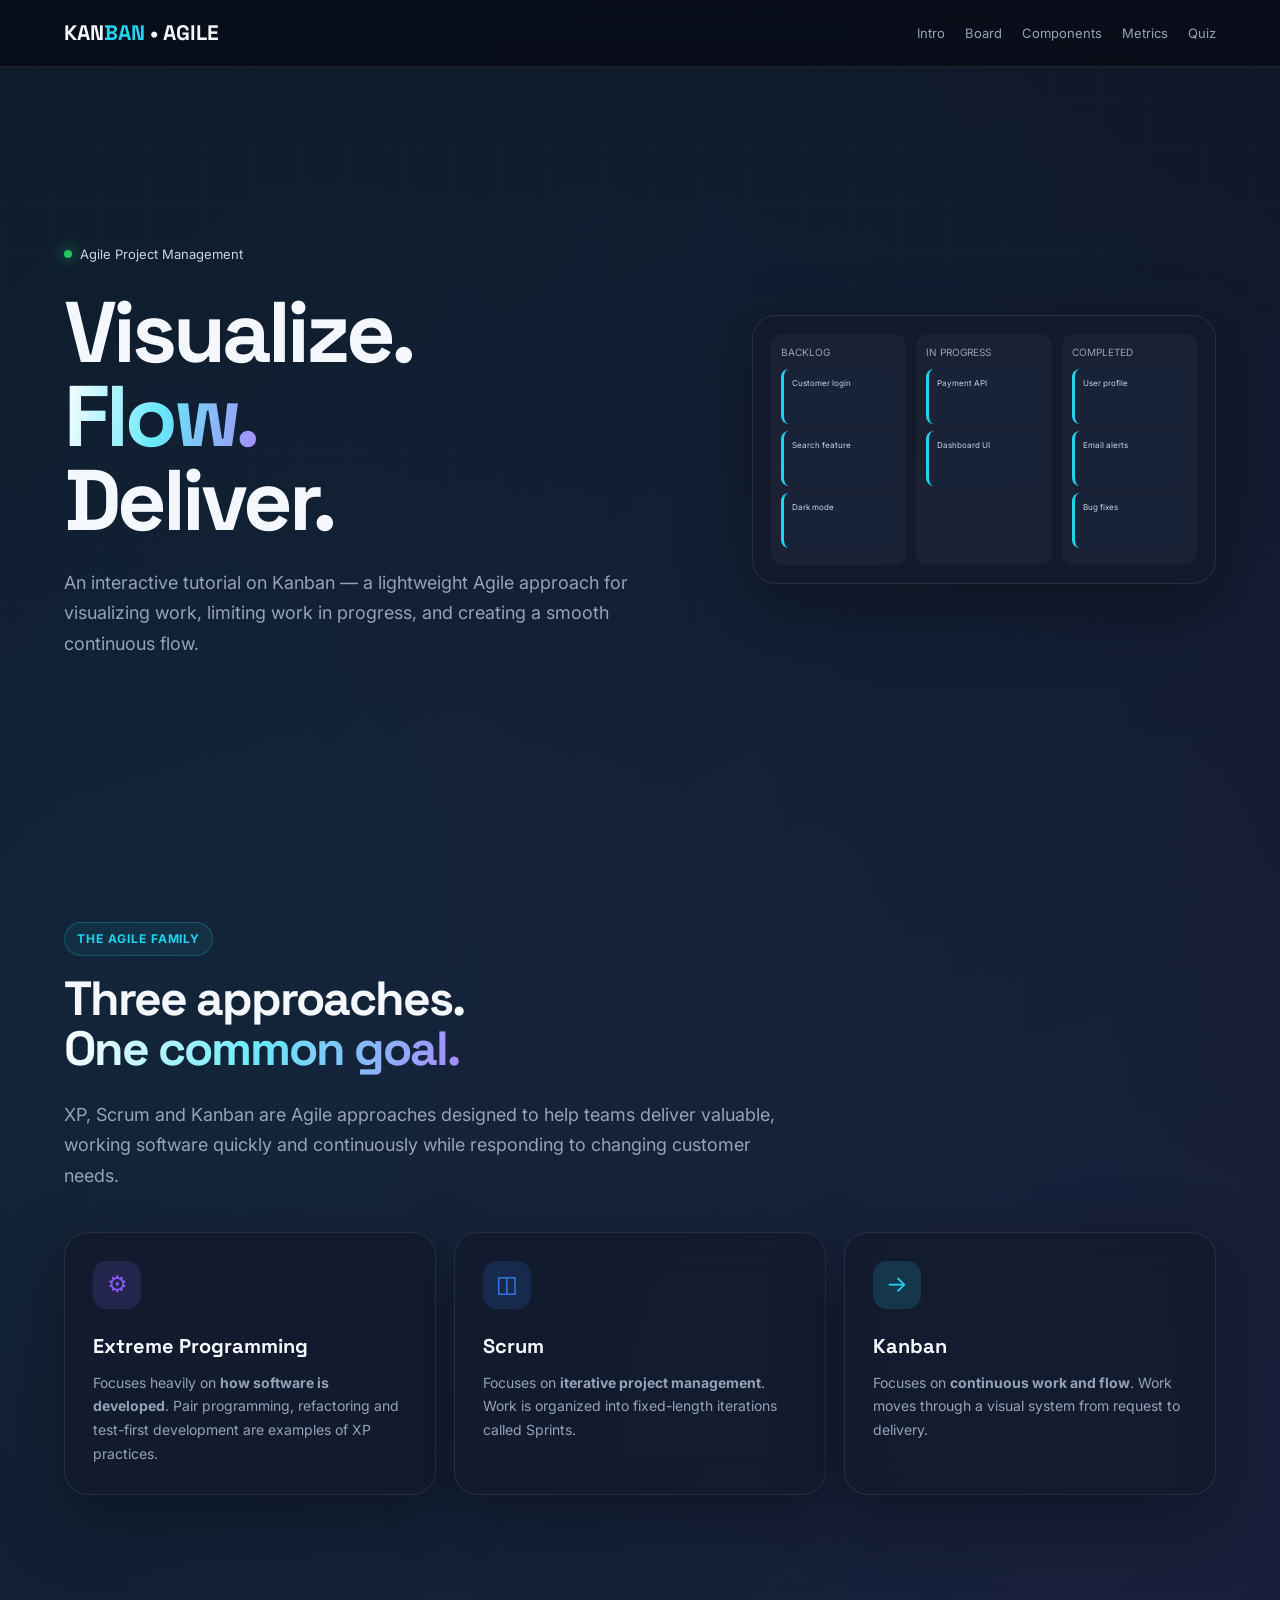
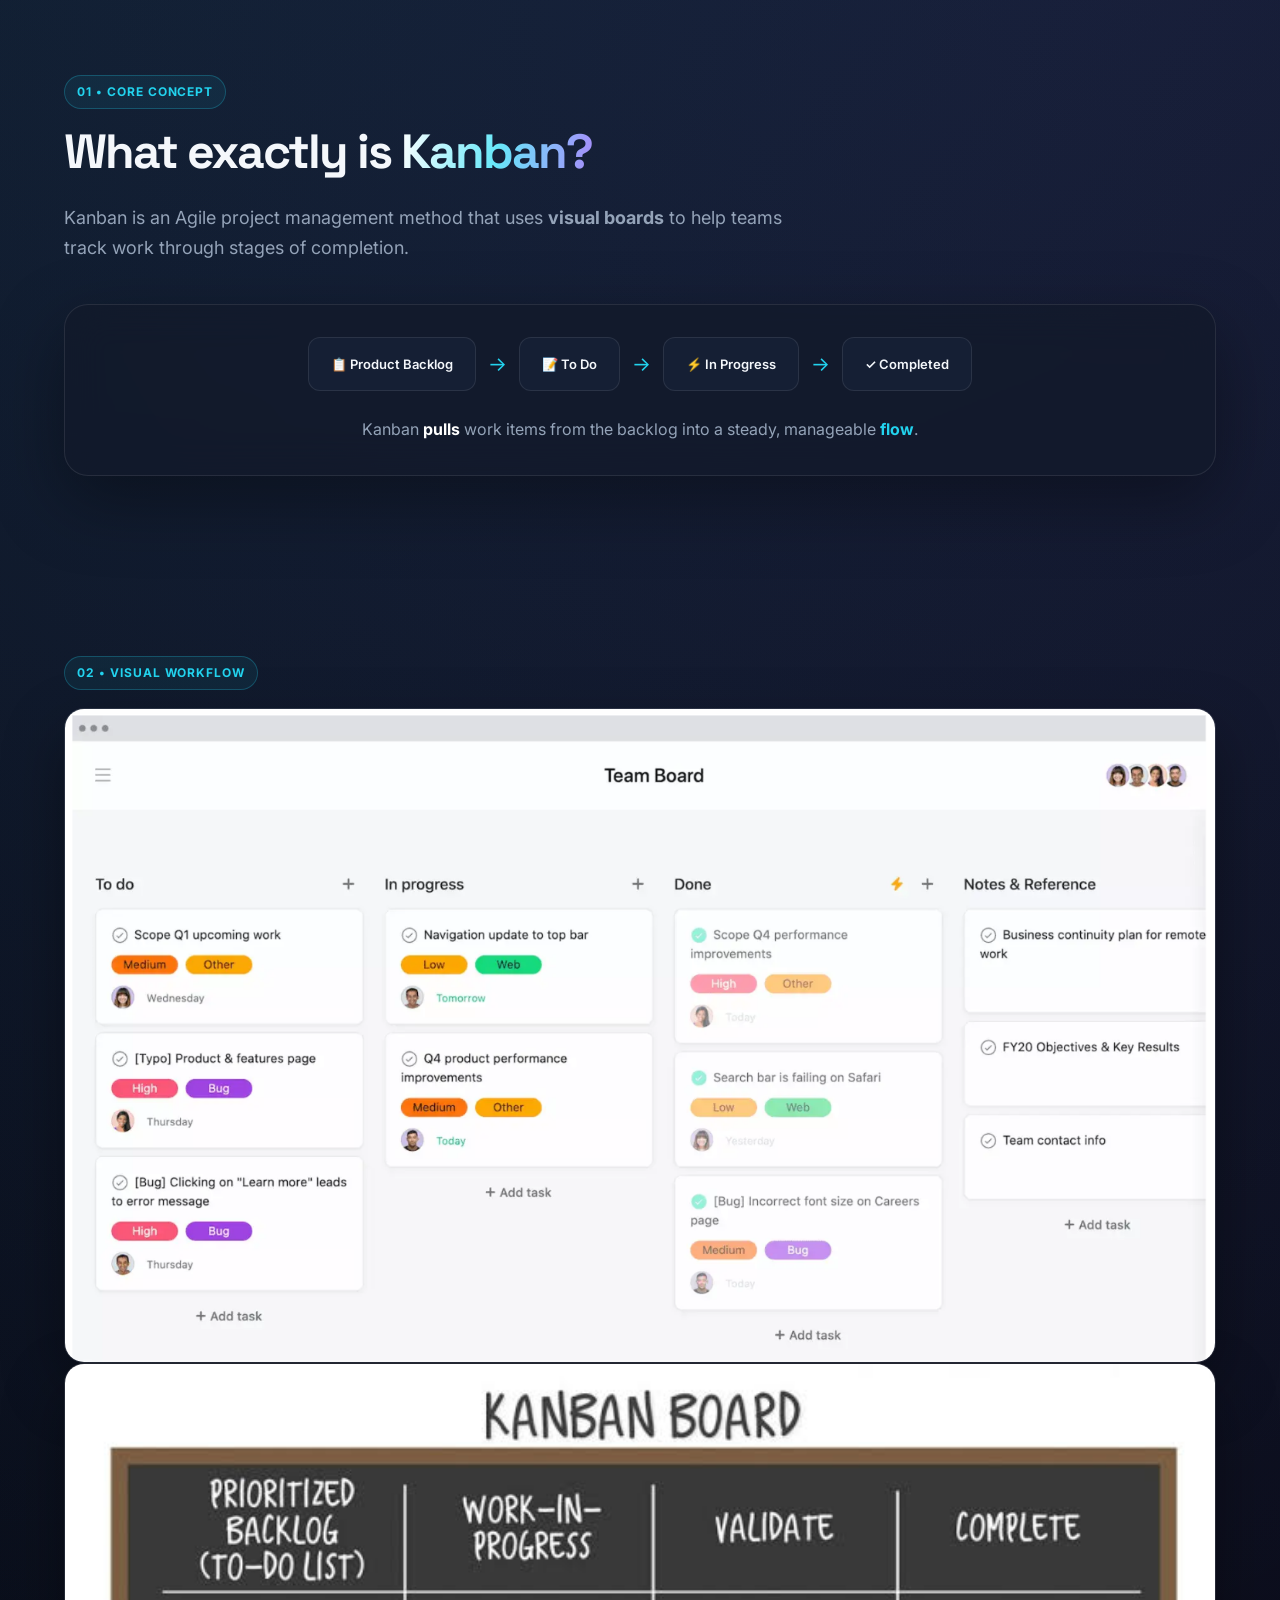
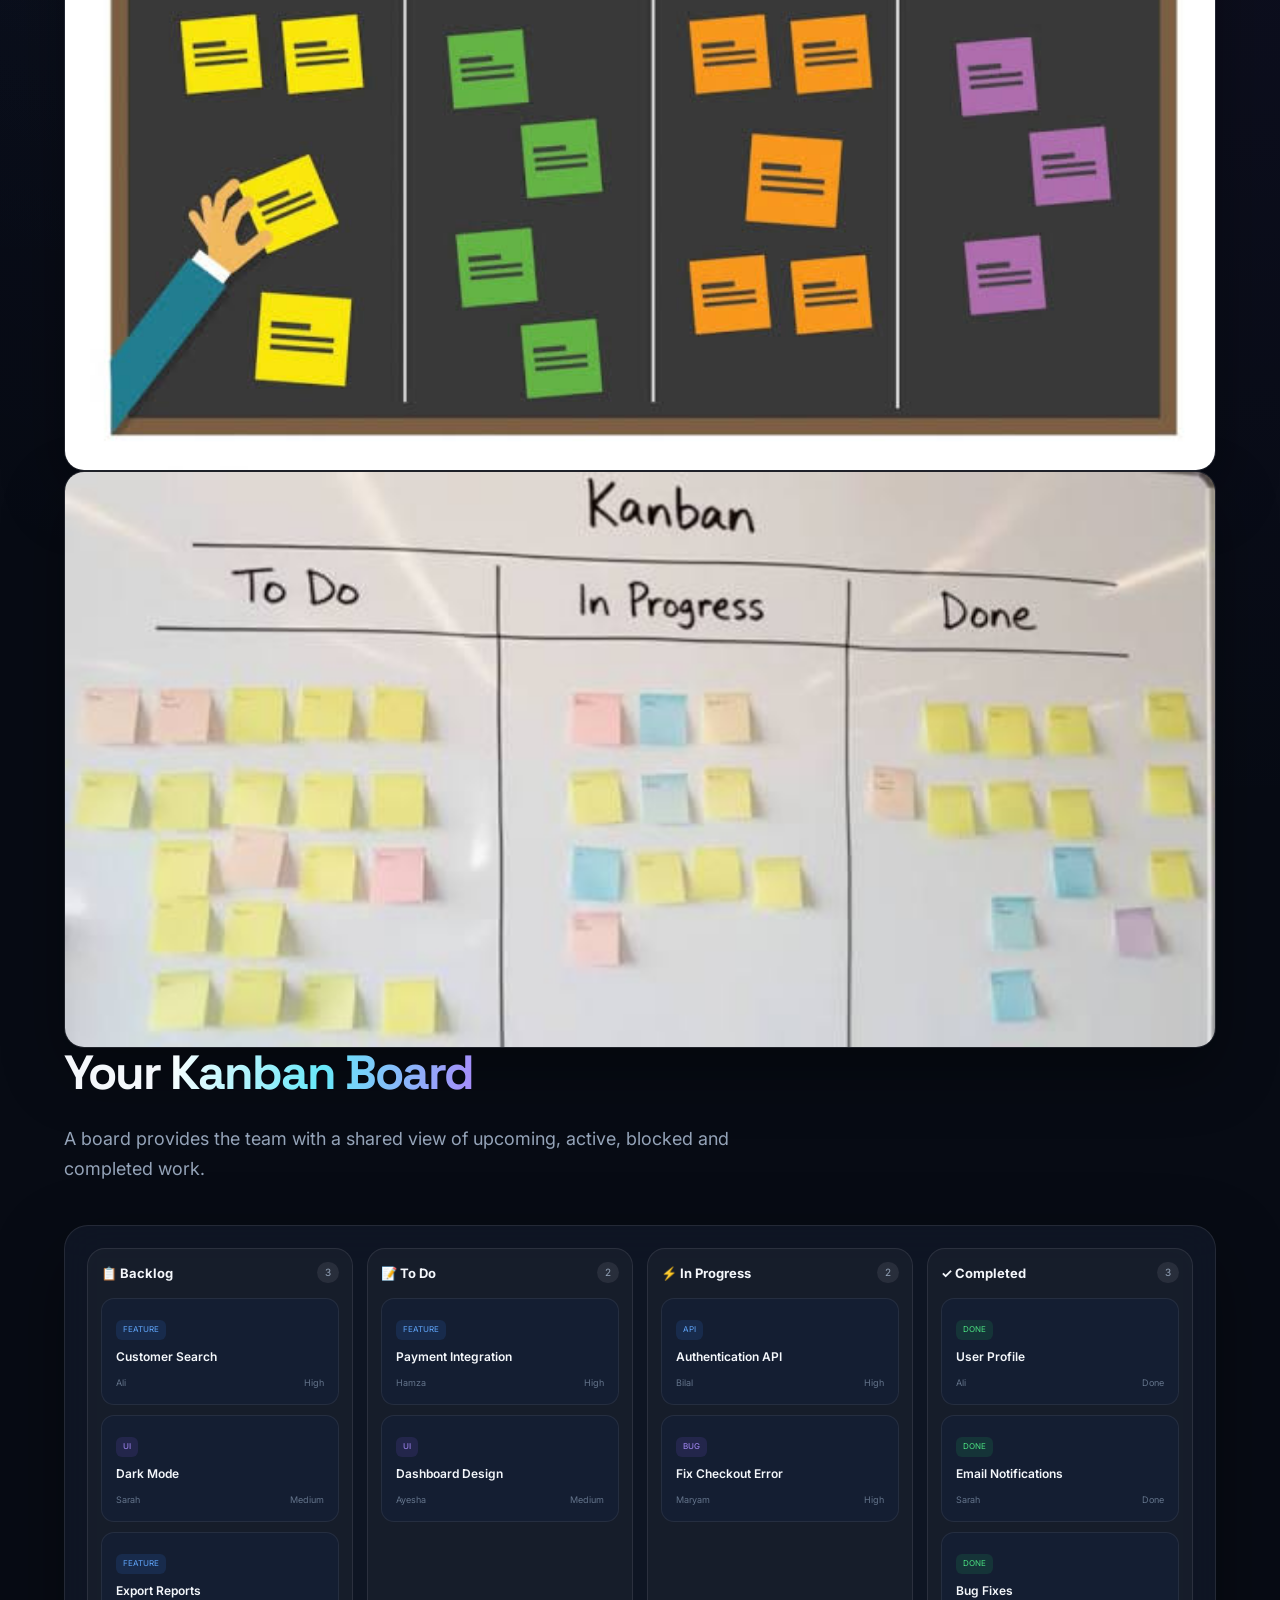
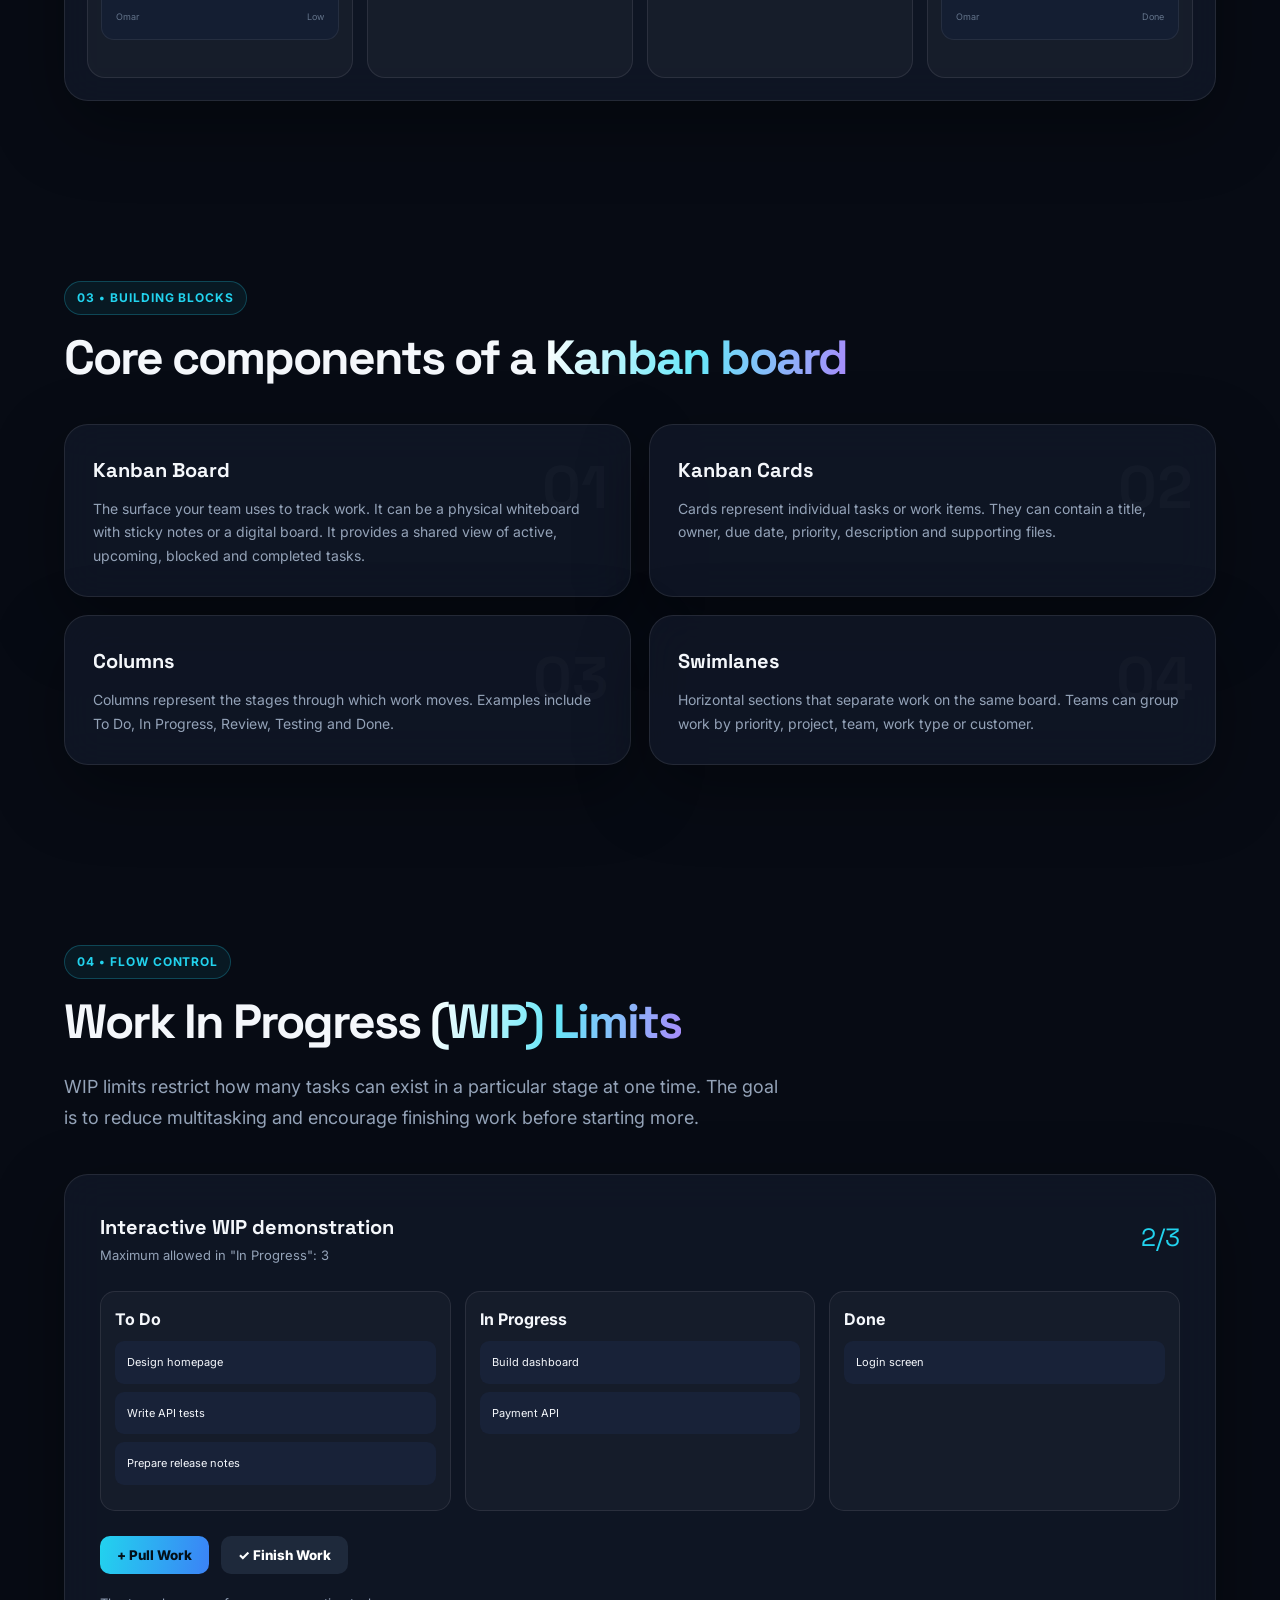
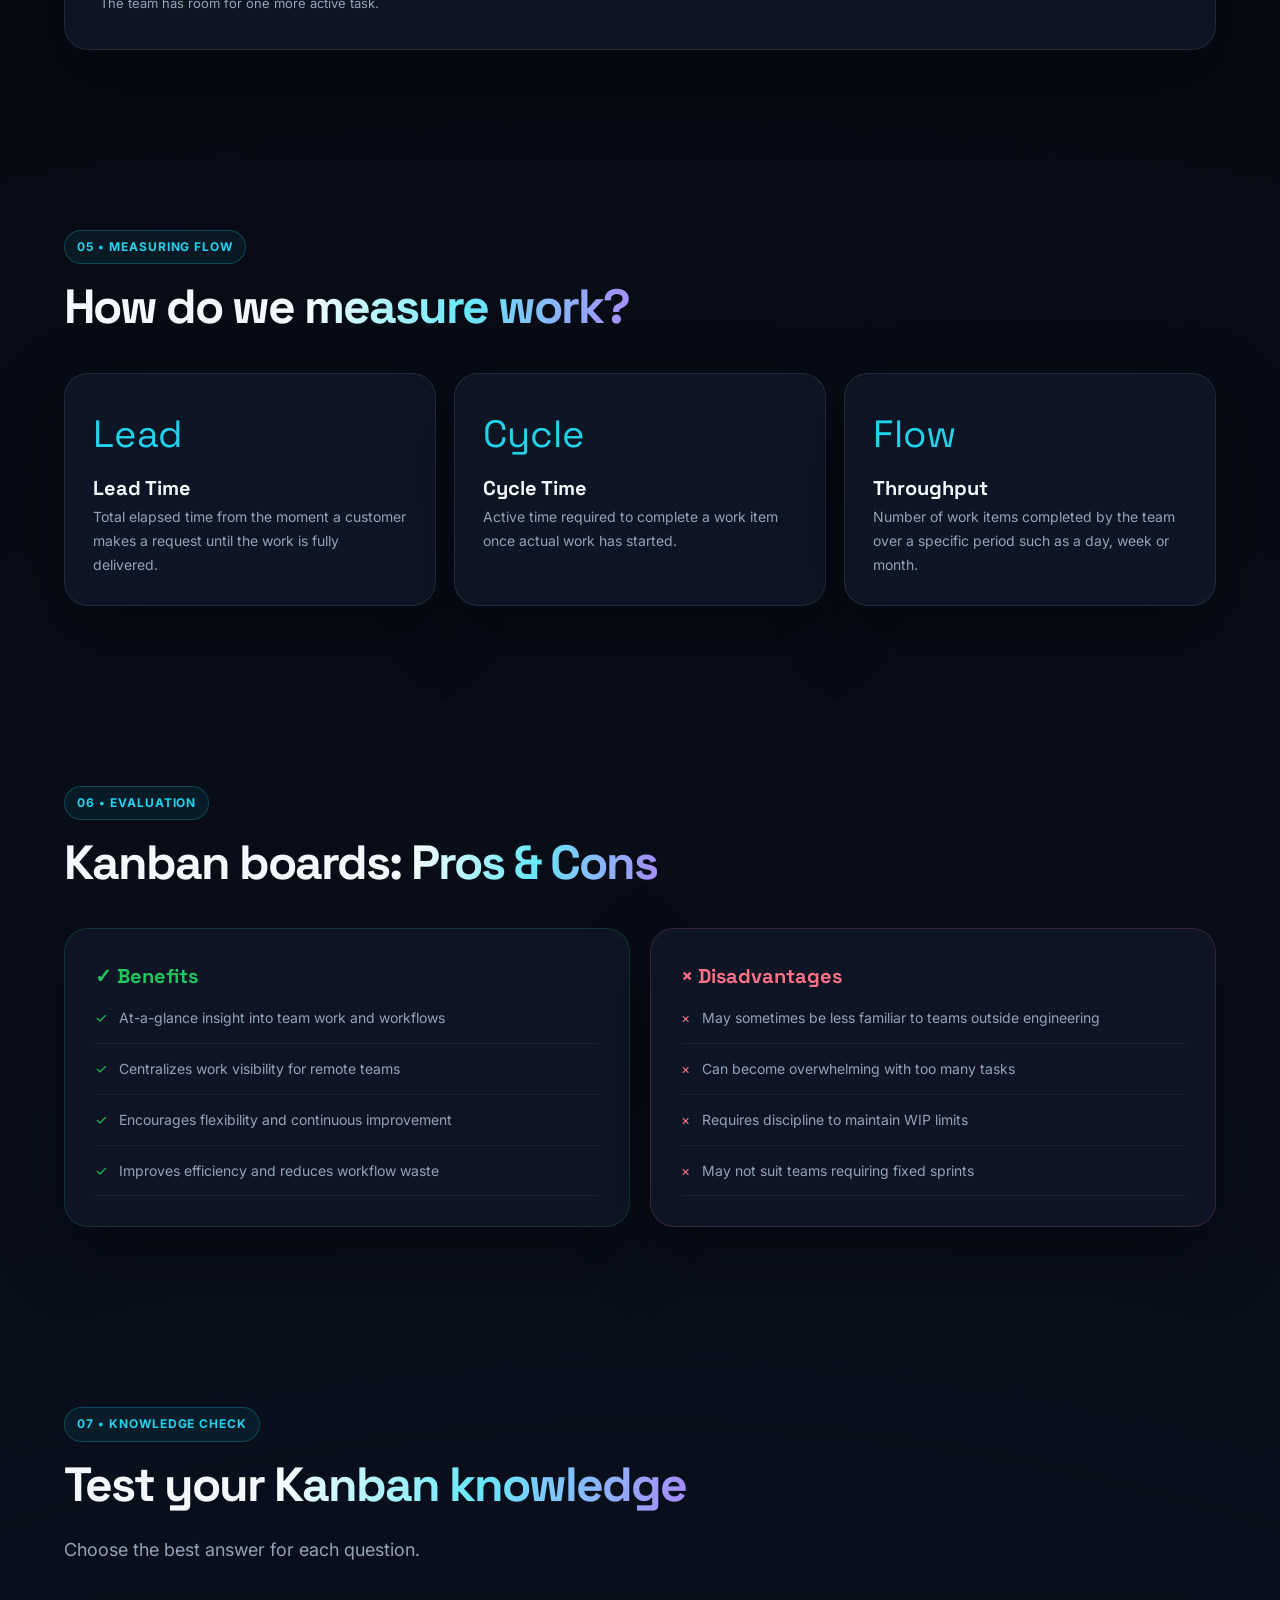
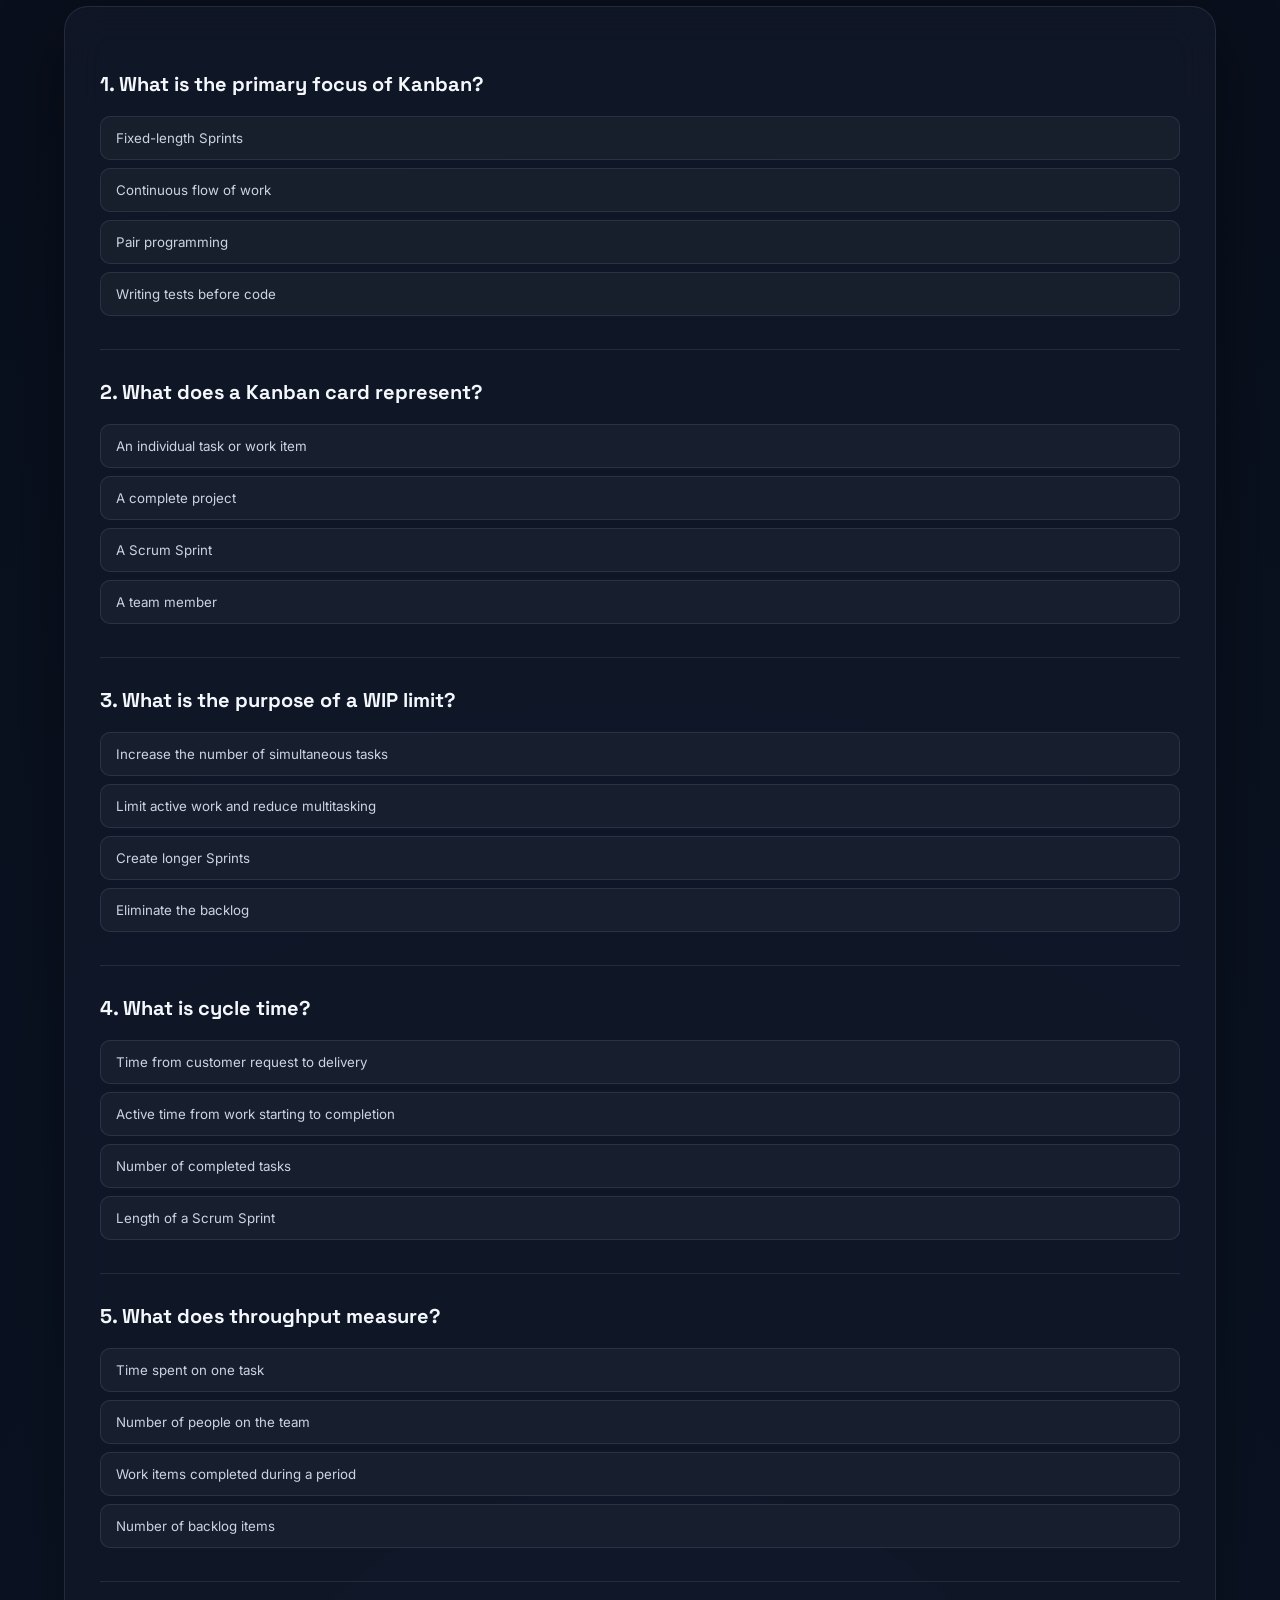
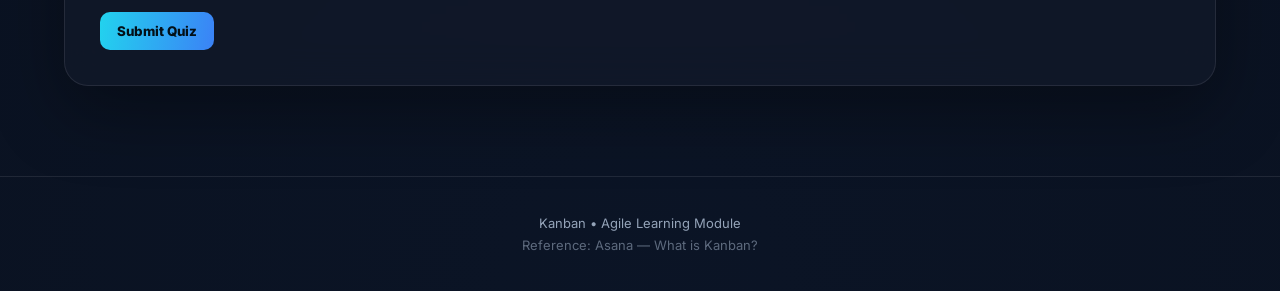
==== Fall26_CS325_Software_Engineering/Lecture_5/index.html @ cb410dee "Lecture 3,4,5" ====
<!DOCTYPE html>
<html lang="en">
<head>
<meta charset="UTF-8">
<meta name="viewport" content="width=device-width, initial-scale=1.0">
<title>Kanban — Interactive Agile Tutorial</title>

<style>
@import url('https://fonts.googleapis.com/css2?family=Inter:wght@400;500;600;700;800&family=Space+Grotesk:wght@500;600;700&display=swap');

:root {
    --bg: #070b14;
    --bg2: #0d1322;
    --card: rgba(18, 25, 42, .72);
    --card-solid: #11192a;
    --border: rgba(255,255,255,.09);
    --text: #f4f7fb;
    --muted: #94a3b8;
    --cyan: #22d3ee;
    --blue: #3b82f6;
    --purple: #8b5cf6;
    --green: #22c55e;
    --yellow: #facc15;
    --red: #fb7185;
    --shadow: 0 25px 70px rgba(0,0,0,.35);
}

* {
    box-sizing: border-box;
    margin: 0;
    padding: 0;
}

html {
    scroll-behavior: smooth;
}

body {
    font-family: Inter, sans-serif;
    background:
        radial-gradient(circle at 10% 10%, rgba(34,211,238,.10), transparent 28%),
        radial-gradient(circle at 90% 15%, rgba(139,92,246,.13), transparent 30%),
        radial-gradient(circle at 50% 100%, rgba(59,130,246,.08), transparent 35%),
        var(--bg);
    color: var(--text);
    line-height: 1.7;
}

body::before {
    content: "";
    position: fixed;
    inset: 0;
    pointer-events: none;
    background-image:
        linear-gradient(rgba(255,255,255,.018) 1px, transparent 1px),
        linear-gradient(90deg, rgba(255,255,255,.018) 1px, transparent 1px);
    background-size: 50px 50px;
    mask-image: linear-gradient(to bottom, black, transparent);
}

/* NAVIGATION */

nav {
    position: sticky;
    top: 0;
    z-index: 100;
    backdrop-filter: blur(18px);
    background: rgba(7,11,20,.72);
    border-bottom: 1px solid var(--border);
}

.nav-inner {
    max-width: 1200px;
    margin: auto;
    padding: 15px 24px;
    display: flex;
    justify-content: space-between;
    align-items: center;
}

.logo {
    font-family: "Space Grotesk";
    font-size: 21px;
    font-weight: 700;
}

.logo span {
    color: var(--cyan);
}

.nav-links {
    display: flex;
    gap: 20px;
}

.nav-links a {
    color: var(--muted);
    text-decoration: none;
    font-size: 13px;
    transition: .2s;
}

.nav-links a:hover {
    color: white;
}

/* GENERAL */

.container {
    max-width: 1200px;
    margin: auto;
    padding: 0 24px;
}

section {
    padding: 90px 0;
}

.eyebrow {
    display: inline-flex;
    padding: 6px 12px;
    border: 1px solid rgba(34,211,238,.25);
    background: rgba(34,211,238,.07);
    border-radius: 100px;
    color: var(--cyan);
    font-size: 12px;
    font-weight: 700;
    letter-spacing: .08em;
    text-transform: uppercase;
    margin-bottom: 18px;
}

h1, h2, h3 {
    font-family: "Space Grotesk", sans-serif;
}

h1 {
    font-size: clamp(45px, 7vw, 86px);
    line-height: .98;
    letter-spacing: -4px;
}

h2 {
    font-size: clamp(30px, 4vw, 48px);
    line-height: 1.05;
    letter-spacing: -2px;
    margin-bottom: 18px;
}

h3 {
    font-size: 20px;
}

.gradient {
    background: linear-gradient(100deg, #fff, #67e8f9, #a78bfa);
    -webkit-background-clip: text;
    color: transparent;
}

.subtitle {
    max-width: 720px;
    color: var(--muted);
    font-size: 18px;
    margin-top: 25px;
}

.card {
    background: var(--card);
    border: 1px solid var(--border);
    border-radius: 24px;
    box-shadow: var(--shadow);
    backdrop-filter: blur(20px);
}

/* HERO */

.hero {
    min-height: 85vh;
    display: flex;
    align-items: center;
    position: relative;
}

.hero-grid {
    display: grid;
    grid-template-columns: 1.15fr .85fr;
    gap: 60px;
    align-items: center;
}

.hero-badge {
    display: inline-flex;
    gap: 8px;
    align-items: center;
    margin-bottom: 25px;
    color: #cbd5e1;
    font-size: 13px;
}

.pulse {
    width: 8px;
    height: 8px;
    background: var(--green);
    border-radius: 50%;
    box-shadow: 0 0 15px var(--green);
}

.hero-board {
    padding: 18px;
    transform: rotate(2deg);
    transition: .5s;
}

.hero-board:hover {
    transform: rotate(0) translateY(-8px);
}

.mini-columns {
    display: grid;
    grid-template-columns: repeat(3, 1fr);
    gap: 10px;
}

.mini-col {
    background: rgba(255,255,255,.035);
    padding: 10px;
    border-radius: 12px;
}

.mini-title {
    font-size: 10px;
    color: var(--muted);
    margin-bottom: 8px;
}

.mini-card {
    height: 55px;
    background: #182238;
    border-radius: 8px;
    margin-bottom: 7px;
    padding: 8px;
    font-size: 8px;
    color: #cbd5e1;
    border-left: 3px solid var(--cyan);
}

/* CONCEPT */

.compare {
    display: grid;
    grid-template-columns: repeat(3, 1fr);
    gap: 18px;
    margin-top: 40px;
}

.compare-card {
    padding: 28px;
    transition: .3s;
}

.compare-card:hover {
    transform: translateY(-7px);
    border-color: rgba(255,255,255,.18);
}

.icon {
    width: 48px;
    height: 48px;
    display: grid;
    place-items: center;
    border-radius: 14px;
    margin-bottom: 20px;
    font-size: 23px;
}

.xp .icon {
    background: rgba(139,92,246,.15);
    color: var(--purple);
}

.scrum .icon {
    background: rgba(59,130,246,.15);
    color: var(--blue);
}

.kanban .icon {
    background: rgba(34,211,238,.15);
    color: var(--cyan);
}

.compare-card p {
    color: var(--muted);
    margin-top: 8px;
    font-size: 14px;
}

/* KANBAN BOARD */

.board-wrapper {
    padding: 22px;
    margin-top: 40px;
    overflow-x: auto;
}

.board {
    min-width: 900px;
    display: grid;
    grid-template-columns: repeat(4, 1fr);
    gap: 14px;
}

.column {
    background: rgba(255,255,255,.035);
    border: 1px solid var(--border);
    border-radius: 18px;
    padding: 13px;
    min-height: 430px;
}

.column-header {
    display: flex;
    justify-content: space-between;
    align-items: center;
    margin-bottom: 14px;
}

.column-name {
    font-size: 13px;
    font-weight: 700;
}

.count {
    background: rgba(255,255,255,.08);
    color: var(--muted);
    border-radius: 20px;
    padding: 2px 8px;
    font-size: 10px;
}

.task {
    background: #141e32;
    border: 1px solid rgba(255,255,255,.07);
    border-radius: 13px;
    padding: 14px;
    margin-bottom: 10px;
    cursor: grab;
    transition: .25s;
}

.task:hover {
    transform: translateY(-3px);
    border-color: rgba(34,211,238,.3);
    box-shadow: 0 10px 30px rgba(0,0,0,.25);
}

.task-title {
    font-size: 12px;
    font-weight: 600;
    margin-bottom: 8px;
}

.task-meta {
    display: flex;
    justify-content: space-between;
    color: #64748b;
    font-size: 9px;
}

.tag {
    display: inline-block;
    padding: 3px 7px;
    border-radius: 6px;
    font-size: 8px;
    margin-bottom: 7px;
}

.tag-blue {
    background: rgba(59,130,246,.13);
    color: #60a5fa;
}

.tag-purple {
    background: rgba(139,92,246,.13);
    color: #a78bfa;
}

.tag-green {
    background: rgba(34,197,94,.13);
    color: #4ade80;
}

/* FLOW */

.flow-box {
    padding: 32px;
    margin-top: 40px;
}

.flow {
    display: flex;
    align-items: center;
    justify-content: center;
    gap: 12px;
    flex-wrap: wrap;
}

.flow-step {
    padding: 15px 22px;
    border-radius: 12px;
    background: #151f34;
    border: 1px solid var(--border);
    font-size: 13px;
    font-weight: 600;
}

.arrow {
    color: var(--cyan);
    font-size: 20px;
}

/* COMPONENTS */

.components {
    display: grid;
    grid-template-columns: repeat(2, 1fr);
    gap: 18px;
    margin-top: 40px;
}

.component {
    padding: 28px;
    position: relative;
    overflow: hidden;
}

.component-number {
    position: absolute;
    right: 22px;
    top: 12px;
    font-size: 60px;
    font-family: "Space Grotesk";
    font-weight: 700;
    color: rgba(255,255,255,.025);
}

.component p {
    color: var(--muted);
    font-size: 14px;
    margin-top: 10px;
}

/* WIP */

.wip-demo {
    padding: 35px;
    margin-top: 40px;
}

.wip-header {
    display: flex;
    justify-content: space-between;
    align-items: center;
    margin-bottom: 25px;
}

.wip-counter {
    font-family: "Space Grotesk";
    color: var(--cyan);
    font-size: 25px;
}

.wip-columns {
    display: grid;
    grid-template-columns: repeat(3, 1fr);
    gap: 14px;
}

.wip-column {
    min-height: 220px;
    background: rgba(255,255,255,.03);
    border: 1px solid var(--border);
    border-radius: 15px;
    padding: 14px;
}

.wip-task {
    background: #182238;
    border-radius: 9px;
    padding: 12px;
    margin-top: 8px;
    font-size: 11px;
}

.wip-column.over {
    border-color: var(--red);
    box-shadow: 0 0 25px rgba(251,113,133,.1);
}

button {
    border: 0;
    cursor: pointer;
    font-family: inherit;
}

.primary-btn {
    background: linear-gradient(100deg, var(--cyan), var(--blue));
    color: #031018;
    padding: 11px 17px;
    border-radius: 10px;
    font-weight: 800;
}

/* METRICS */

.metrics {
    display: grid;
    grid-template-columns: repeat(3, 1fr);
    gap: 18px;
    margin-top: 40px;
}

.metric {
    padding: 28px;
}

.metric-value {
    font-size: 38px;
    font-family: "Space Grotesk";
    color: var(--cyan);
    margin-bottom: 5px;
}

.metric p {
    color: var(--muted);
    font-size: 14px;
}

/* PROS CONS */

.pros-cons {
    display: grid;
    grid-template-columns: 1fr 1fr;
    gap: 20px;
    margin-top: 40px;
}

.pros, .cons {
    padding: 30px;
}

.pros {
    border-color: rgba(34,197,94,.18);
}

.cons {
    border-color: rgba(251,113,133,.18);
}

.list-item {
    display: flex;
    gap: 12px;
    padding: 13px 0;
    border-bottom: 1px solid rgba(255,255,255,.05);
    font-size: 14px;
    color: var(--muted);
}

.check {
    color: var(--green);
}

.cross {
    color: var(--red);
}

/* QUIZ */

.quiz {
    padding: 35px;
    margin-top: 40px;
}

.question {
    padding: 25px 0;
    border-bottom: 1px solid var(--border);
}

.question h3 {
    margin-bottom: 15px;
}

.option {
    display: block;
    width: 100%;
    text-align: left;
    background: rgba(255,255,255,.035);
    border: 1px solid var(--border);
    color: #cbd5e1;
    padding: 13px 15px;
    border-radius: 10px;
    margin: 8px 0;
    transition: .2s;
}

.option:hover {
    border-color: var(--cyan);
    background: rgba(34,211,238,.06);
}

.option.correct {
    border-color: var(--green);
    background: rgba(34,197,94,.12);
    color: #86efac;
}

.option.wrong {
    border-color: var(--red);
    background: rgba(251,113,133,.10);
    color: #fda4af;
}

.quiz-result {
    text-align: center;
    padding: 30px;
    display: none;
}

.score {
    font-size: 60px;
    font-family: "Space Grotesk";
    color: var(--cyan);
}

footer {
    border-top: 1px solid var(--border);
    padding: 35px 0;
    color: var(--muted);
    text-align: center;
    font-size: 13px;
}

/* RESPONSIVE */

@media(max-width: 800px) {
    .hero-grid,
    .compare,
    .components,
    .metrics,
    .pros-cons {
        grid-template-columns: 1fr;
    }

    .nav-links {
        display: none;
    }

    section {
        padding: 65px 0;
    }

    h1 {
        letter-spacing: -2px;
    }

    .wip-columns {
        grid-template-columns: 1fr;
    }
}

.image-card {
    overflow: hidden;
    border-radius: 20px;
    border: 1px solid rgba(255,255,255,.1);
    box-shadow: 0 25px 60px rgba(0,0,0,.35);
}

.image-card img {
    display: block;
    width: 100%;
    height: auto;
}
</style>
</head>

<body>

<!-- NAVIGATION -->
<nav>
    <div class="nav-inner">
        <div class="logo">KAN<span>BAN</span> • AGILE</div>

        <div class="nav-links">
            <a href="#intro">Intro</a>
            <a href="#board">Board</a>
            <a href="#components">Components</a>
            <a href="#metrics">Metrics</a>
            <a href="#quiz">Quiz</a>
        </div>
    </div>
</nav>


<!-- HERO -->
<section class="hero" id="intro">
<div class="container">

    <div class="hero-grid">

        <div>
            <div class="hero-badge">
                <span class="pulse"></span>
                Agile Project Management
            </div>

            <h1>
                Visualize.<br>
                <span class="gradient">Flow.</span><br>
                Deliver.
            </h1>

            <p class="subtitle">
                An interactive tutorial on Kanban — a lightweight Agile
                approach for visualizing work, limiting work in progress,
                and creating a smooth continuous flow.
            </p>
        </div>

        <div class="card hero-board">
            <div class="mini-columns">

                <div class="mini-col">
                    <div class="mini-title">BACKLOG</div>
                    <div class="mini-card">Customer login</div>
                    <div class="mini-card">Search feature</div>
                    <div class="mini-card">Dark mode</div>
                </div>

                <div class="mini-col">
                    <div class="mini-title">IN PROGRESS</div>
                    <div class="mini-card">Payment API</div>
                    <div class="mini-card">Dashboard UI</div>
                </div>

                <div class="mini-col">
                    <div class="mini-title">COMPLETED</div>
                    <div class="mini-card">User profile</div>
                    <div class="mini-card">Email alerts</div>
                    <div class="mini-card">Bug fixes</div>
                </div>

            </div>
        </div>

    </div>

</div>
</section>


<!-- XP VS SCRUM VS KANBAN -->
<section>
<div class="container">

    <div class="eyebrow">The Agile Family</div>

    <h2>Three approaches.<br><span class="gradient">One common goal.</span></h2>

    <p class="subtitle">
        XP, Scrum and Kanban are Agile approaches designed to help teams
        deliver valuable, working software quickly and continuously while
        responding to changing customer needs.
    </p>

    <div class="compare">

        <div class="card compare-card xp">
            <div class="icon">⚙</div>
            <h3>Extreme Programming</h3>
            <p>
                Focuses heavily on <strong>how software is developed</strong>.
                Pair programming, refactoring and test-first development
                are examples of XP practices.
            </p>
        </div>

        <div class="card compare-card scrum">
            <div class="icon">◫</div>
            <h3>Scrum</h3>
            <p>
                Focuses on <strong>iterative project management</strong>.
                Work is organized into fixed-length iterations called
                Sprints.
            </p>
        </div>

        <div class="card compare-card kanban">
            <div class="icon">→</div>
            <h3>Kanban</h3>
            <p>
                Focuses on <strong>continuous work and flow</strong>.
                Work moves through a visual system from request to delivery.
            </p>
        </div>

    </div>

</div>
</section>


<!-- WHAT IS KANBAN -->
<section>
<div class="container">

    <div class="eyebrow">01 • Core Concept</div>

    <h2>What exactly is <span class="gradient">Kanban?</span></h2>

    <p class="subtitle">
        Kanban is an Agile project management method that uses
        <strong>visual boards</strong> to help teams track work through
        stages of completion.
    </p>

    <div class="card flow-box">

        <div class="flow">

            <div class="flow-step">📋 Product Backlog</div>
            <div class="arrow">→</div>

            <div class="flow-step">📝 To Do</div>
            <div class="arrow">→</div>

            <div class="flow-step">⚡ In Progress</div>
            <div class="arrow">→</div>

            <div class="flow-step">✓ Completed</div>

        </div>

        <p style="text-align:center;color:var(--muted);margin-top:25px;">
            Kanban <strong style="color:white;">pulls</strong> work items
            from the backlog into a steady, manageable
            <strong style="color:var(--cyan);">flow</strong>.
        </p>

    </div>

</div>
</section>


<!-- INTERACTIVE BOARD -->
<section id="board">
<div class="container">

    <div class="eyebrow">02 • Visual Workflow</div>


<div class="image-card">
    <img src="kanbanboard_2.png" alt="Kanban board">
</div>
<div class="image-card">
    <img src="kanbanboard_3.jpg" alt="Kanban board">
</div>
<div class="image-card">
    <img src="kanbanboard_4.jpg" alt="Kanban board">
</div>


    <h2>Your <span class="gradient">Kanban Board</span></h2>

    <p class="subtitle">
        A board provides the team with a shared view of upcoming,
        active, blocked and completed work.
    </p>

    <div class="card board-wrapper">

        <div class="board">

            <div class="column">
                <div class="column-header">
                    <span class="column-name">📋 Backlog</span>
                    <span class="count">3</span>
                </div>

                <div class="task">
                    <span class="tag tag-blue">FEATURE</span>
                    <div class="task-title">Customer Search</div>
                    <div class="task-meta">
                        <span>Ali</span><span>High</span>
                    </div>
                </div>

                <div class="task">
                    <span class="tag tag-purple">UI</span>
                    <div class="task-title">Dark Mode</div>
                    <div class="task-meta">
                        <span>Sarah</span><span>Medium</span>
                    </div>
                </div>

                <div class="task">
                    <span class="tag tag-blue">FEATURE</span>
                    <div class="task-title">Export Reports</div>
                    <div class="task-meta">
                        <span>Omar</span><span>Low</span>
                    </div>
                </div>
            </div>


            <div class="column">
                <div class="column-header">
                    <span class="column-name">📝 To Do</span>
                    <span class="count">2</span>
                </div>

                <div class="task">
                    <span class="tag tag-blue">FEATURE</span>
                    <div class="task-title">Payment Integration</div>
                    <div class="task-meta">
                        <span>Hamza</span><span>High</span>
                    </div>
                </div>

                <div class="task">
                    <span class="tag tag-purple">UI</span>
                    <div class="task-title">Dashboard Design</div>
                    <div class="task-meta">
                        <span>Ayesha</span><span>Medium</span>
                    </div>
                </div>
            </div>


            <div class="column">
                <div class="column-header">
                    <span class="column-name">⚡ In Progress</span>
                    <span class="count">2</span>
                </div>

                <div class="task">
                    <span class="tag tag-blue">API</span>
                    <div class="task-title">Authentication API</div>
                    <div class="task-meta">
                        <span>Bilal</span><span>High</span>
                    </div>
                </div>

                <div class="task">
                    <span class="tag tag-purple">BUG</span>
                    <div class="task-title">Fix Checkout Error</div>
                    <div class="task-meta">
                        <span>Maryam</span><span>High</span>
                    </div>
                </div>
            </div>


            <div class="column">
                <div class="column-header">
                    <span class="column-name">✓ Completed</span>
                    <span class="count">3</span>
                </div>

                <div class="task">
                    <span class="tag tag-green">DONE</span>
                    <div class="task-title">User Profile</div>
                    <div class="task-meta">
                        <span>Ali</span><span>Done</span>
                    </div>
                </div>

                <div class="task">
                    <span class="tag tag-green">DONE</span>
                    <div class="task-title">Email Notifications</div>
                    <div class="task-meta">
                        <span>Sarah</span><span>Done</span>
                    </div>
                </div>

                <div class="task">
                    <span class="tag tag-green">DONE</span>
                    <div class="task-title">Bug Fixes</div>
                    <div class="task-meta">
                        <span>Omar</span><span>Done</span>
                    </div>
                </div>
            </div>

        </div>
    </div>

</div>
</section>


<!-- COMPONENTS -->
<section id="components">
<div class="container">

    <div class="eyebrow">03 • Building Blocks</div>

    <h2>Core components of a <span class="gradient">Kanban board</span></h2>

    <div class="components">

        <div class="card component">
            <span class="component-number">01</span>
            <h3>Kanban Board</h3>
            <p>
                The surface your team uses to track work. It can be a
                physical whiteboard with sticky notes or a digital board.
                It provides a shared view of active, upcoming, blocked
                and completed tasks.
            </p>
        </div>

        <div class="card component">
            <span class="component-number">02</span>
            <h3>Kanban Cards</h3>
            <p>
                Cards represent individual tasks or work items. They can
                contain a title, owner, due date, priority, description
                and supporting files.
            </p>
        </div>

        <div class="card component">
            <span class="component-number">03</span>
            <h3>Columns</h3>
            <p>
                Columns represent the stages through which work moves.
                Examples include To Do, In Progress, Review, Testing
                and Done.
            </p>
        </div>

        <div class="card component">
            <span class="component-number">04</span>
            <h3>Swimlanes</h3>
            <p>
                Horizontal sections that separate work on the same board.
                Teams can group work by priority, project, team,
                work type or customer.
            </p>
        </div>

    </div>

</div>
</section>


<!-- WIP LIMIT -->
<section>
<div class="container">

    <div class="eyebrow">04 • Flow Control</div>

    <h2>Work In Progress <span class="gradient">(WIP) Limits</span></h2>

    <p class="subtitle">
        WIP limits restrict how many tasks can exist in a particular
        stage at one time. The goal is to reduce multitasking and
        encourage finishing work before starting more.
    </p>

    <div class="card wip-demo">

        <div class="wip-header">
            <div>
                <h3>Interactive WIP demonstration</h3>
                <p style="color:var(--muted);font-size:13px;">
                    Maximum allowed in "In Progress": 3
                </p>
            </div>

            <div class="wip-counter">
                <span id="wipCount">2</span>/3
            </div>
        </div>

        <div class="wip-columns">

            <div class="wip-column">
                <strong>To Do</strong>
                <div class="wip-task">Design homepage</div>
                <div class="wip-task">Write API tests</div>
                <div class="wip-task">Prepare release notes</div>
            </div>

            <div class="wip-column" id="inProgress">
                <strong>In Progress</strong>
                <div class="wip-task">Build dashboard</div>
                <div class="wip-task">Payment API</div>
            </div>

            <div class="wip-column">
                <strong>Done</strong>
                <div class="wip-task">Login screen</div>
            </div>

        </div>

        <div style="margin-top:25px;">
            <button class="primary-btn" onclick="addWork()">
                + Pull Work
            </button>

            <button
                class="primary-btn"
                style="margin-left:8px;background:#1e293b;color:white;"
                onclick="finishWork()">
                ✓ Finish Work
            </button>
        </div>

        <p id="wipMessage"
           style="margin-top:18px;color:var(--muted);font-size:13px;">
            The team has room for one more active task.
        </p>

    </div>

</div>
</section>


<!-- MEASURING WORK -->
<section id="metrics">
<div class="container">

    <div class="eyebrow">05 • Measuring Flow</div>

    <h2>How do we <span class="gradient">measure work?</span></h2>

    <div class="metrics">

        <div class="card metric">
            <div class="metric-value">Lead</div>
            <h3>Lead Time</h3>
            <p>
                Total elapsed time from the moment a customer makes
                a request until the work is fully delivered.
            </p>
        </div>

        <div class="card metric">
            <div class="metric-value">Cycle</div>
            <h3>Cycle Time</h3>
            <p>
                Active time required to complete a work item once
                actual work has started.
            </p>
        </div>

        <div class="card metric">
            <div class="metric-value">Flow</div>
            <h3>Throughput</h3>
            <p>
                Number of work items completed by the team over
                a specific period such as a day, week or month.
            </p>
        </div>

    </div>

</div>
</section>


<!-- BENEFITS -->
<section>
<div class="container">

    <div class="eyebrow">06 • Evaluation</div>

    <h2>Kanban boards: <span class="gradient">Pros & Cons</span></h2>

    <div class="pros-cons">

        <div class="card pros">
            <h3 style="color:var(--green);">✓ Benefits</h3>

            <div class="list-item">
                <span class="check">✓</span>
                At-a-glance insight into team work and workflows
            </div>

            <div class="list-item">
                <span class="check">✓</span>
                Centralizes work visibility for remote teams
            </div>

            <div class="list-item">
                <span class="check">✓</span>
                Encourages flexibility and continuous improvement
            </div>

            <div class="list-item">
                <span class="check">✓</span>
                Improves efficiency and reduces workflow waste
            </div>
        </div>


        <div class="card cons">
            <h3 style="color:var(--red);">× Disadvantages</h3>

            <div class="list-item">
                <span class="cross">×</span>
                May sometimes be less familiar to teams outside engineering
            </div>

            <div class="list-item">
                <span class="cross">×</span>
                Can become overwhelming with too many tasks
            </div>

            <div class="list-item">
                <span class="cross">×</span>
                Requires discipline to maintain WIP limits
            </div>

            <div class="list-item">
                <span class="cross">×</span>
                May not suit teams requiring fixed sprints
            </div>
        </div>

    </div>

</div>
</section>


<!-- QUIZ -->
<section id="quiz">
<div class="container">

    <div class="eyebrow">07 • Knowledge Check</div>

    <h2>Test your <span class="gradient">Kanban knowledge</span></h2>

    <p class="subtitle">
        Choose the best answer for each question.
    </p>

    <div class="card quiz">

        <div class="question">
            <h3>1. What is the primary focus of Kanban?</h3>

            <button class="option" data-q="1" data-correct="false">
                Fixed-length Sprints
            </button>

            <button class="option" data-q="1" data-correct="true">
                Continuous flow of work
            </button>

            <button class="option" data-q="1" data-correct="false">
                Pair programming
            </button>

            <button class="option" data-q="1" data-correct="false">
                Writing tests before code
            </button>
        </div>


        <div class="question">
            <h3>2. What does a Kanban card represent?</h3>

            <button class="option" data-q="2" data-correct="true">
                An individual task or work item
            </button>

            <button class="option" data-q="2" data-correct="false">
                A complete project
            </button>

            <button class="option" data-q="2" data-correct="false">
                A Scrum Sprint
            </button>

            <button class="option" data-q="2" data-correct="false">
                A team member
            </button>
        </div>


        <div class="question">
            <h3>3. What is the purpose of a WIP limit?</h3>

            <button class="option" data-q="3" data-correct="false">
                Increase the number of simultaneous tasks
            </button>

            <button class="option" data-q="3" data-correct="true">
                Limit active work and reduce multitasking
            </button>

            <button class="option" data-q="3" data-correct="false">
                Create longer Sprints
            </button>

            <button class="option" data-q="3" data-correct="false">
                Eliminate the backlog
            </button>
        </div>


        <div class="question">
            <h3>4. What is cycle time?</h3>

            <button class="option" data-q="4" data-correct="false">
                Time from customer request to delivery
            </button>

            <button class="option" data-q="4" data-correct="true">
                Active time from work starting to completion
            </button>

            <button class="option" data-q="4" data-correct="false">
                Number of completed tasks
            </button>

            <button class="option" data-q="4" data-correct="false">
                Length of a Scrum Sprint
            </button>
        </div>


        <div class="question">
            <h3>5. What does throughput measure?</h3>

            <button class="option" data-q="5" data-correct="false">
                Time spent on one task
            </button>

            <button class="option" data-q="5" data-correct="false">
                Number of people on the team
            </button>

            <button class="option" data-q="5" data-correct="true">
                Work items completed during a period
            </button>

            <button class="option" data-q="5" data-correct="false">
                Number of backlog items
            </button>
        </div>


        <button
            class="primary-btn"
            id="submitQuiz"
            style="margin-top:30px;">
            Submit Quiz
        </button>


        <div class="quiz-result" id="quizResult">
            <div class="score" id="score">0/5</div>
            <h3 id="resultText"></h3>
            <p style="color:var(--muted);">
                Review the concepts above and try again.
            </p>
        </div>

    </div>

</div>
</section>


<footer>
    <div class="container">
        Kanban • Agile Learning Module
        <br>
        <span style="opacity:.6;">
            Reference: Asana — What is Kanban?
        </span>
    </div>
</footer>


<script>

/* =========================
   WIP DEMONSTRATION
========================= */

let wip = 2;
const limit = 3;

function updateWIP() {

    document.getElementById("wipCount").textContent = wip;

    const column = document.getElementById("inProgress");
    const message = document.getElementById("wipMessage");

    if (wip >= limit) {

        column.classList.add("over");

        message.innerHTML =
            "⚠️ <strong style='color:#fb7185'>WIP limit reached.</strong> " +
            "Finish existing work before pulling another task.";

    } else {

        column.classList.remove("over");

        message.textContent =
            "The team has room for one more active task.";
    }
}


function addWork() {

    if (wip >= limit) {
        updateWIP();
        return;
    }

    wip++;

    const task = document.createElement("div");

    task.className = "wip-task";
    task.textContent = "New pulled task";

    document.getElementById("inProgress").appendChild(task);

    updateWIP();
}


function finishWork() {

    if (wip <= 0) return;

    const column = document.getElementById("inProgress");

    const tasks = column.querySelectorAll(".wip-task");

    if (tasks.length) {
        tasks[tasks.length - 1].remove();
    }

    wip--;

    updateWIP();
}


/* =========================
   QUIZ
========================= */

const answers = {};

document.querySelectorAll(".option").forEach(option => {

    option.addEventListener("click", function() {

        const question = this.dataset.q;

        document
            .querySelectorAll(`.option[data-q="${question}"]`)
            .forEach(btn => {
                btn.classList.remove("selected");
                btn.style.borderColor = "";
            });

        this.classList.add("selected");
        this.style.borderColor = "var(--cyan)";

        answers[question] = this.dataset.correct === "true";
    });

});


document.getElementById("submitQuiz")
.addEventListener("click", function() {

    let score = 0;

    for (let i = 1; i <= 5; i++) {

        const selected =
            document.querySelector(
                `.option[data-q="${i}"].selected`
            );

        if (selected) {

            if (selected.dataset.correct === "true") {

                selected.classList.add("correct");
                score++;

            } else {

                selected.classList.add("wrong");

                const correct =
                    document.querySelector(
                        `.option[data-q="${i}"][data-correct="true"]`
                    );

                correct.classList.add("correct");
            }

        }

    }

    document.getElementById("score").textContent =
        `${score}/5`;

    const result = document.getElementById("resultText");

    if (score === 5) {
        result.textContent = "Excellent! You understand Kanban very well.";
    } else if (score >= 3) {
        result.textContent = "Good work! Review a few concepts and try again.";
    } else {
        result.textContent = "Keep learning! Review the tutorial and retry.";
    }

    document.getElementById("quizResult").style.display = "block";

    document
        .getElementById("quizResult")
        .scrollIntoView({
            behavior: "smooth",
            block: "center"
        });

});


/* =========================
   REVEAL ANIMATIONS
========================= */

const observer = new IntersectionObserver(
    entries => {

        entries.forEach(entry => {

            if (entry.isIntersecting) {

                entry.target.style.opacity = "1";
                entry.target.style.transform = "translateY(0)";

            }

        });

    },
    { threshold: .08 }
);


document
    .querySelectorAll(".card, h2, .eyebrow")
    .forEach(el => {

        el.style.opacity = "0";
        el.style.transform = "translateY(18px)";
        el.style.transition = "opacity .7s ease, transform .7s ease";

        observer.observe(el);

    });

</script>

</body>
</html>
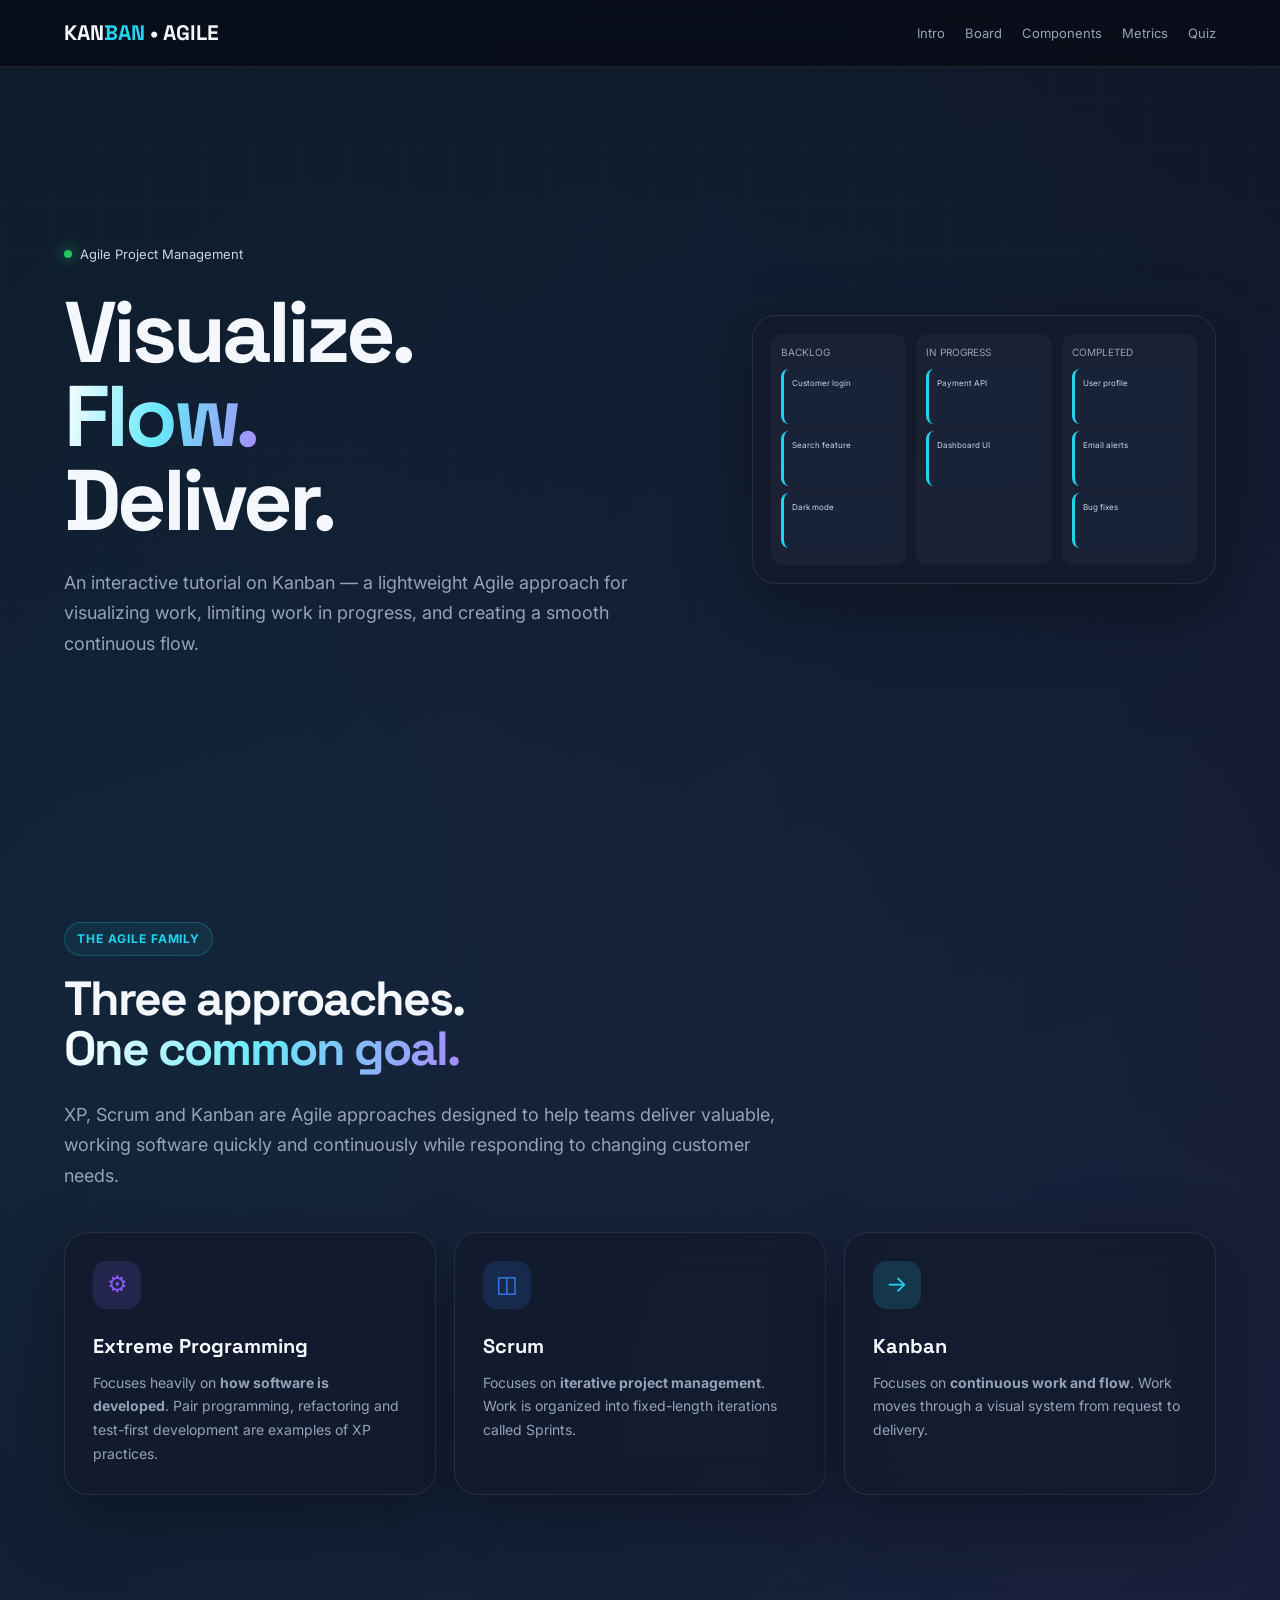
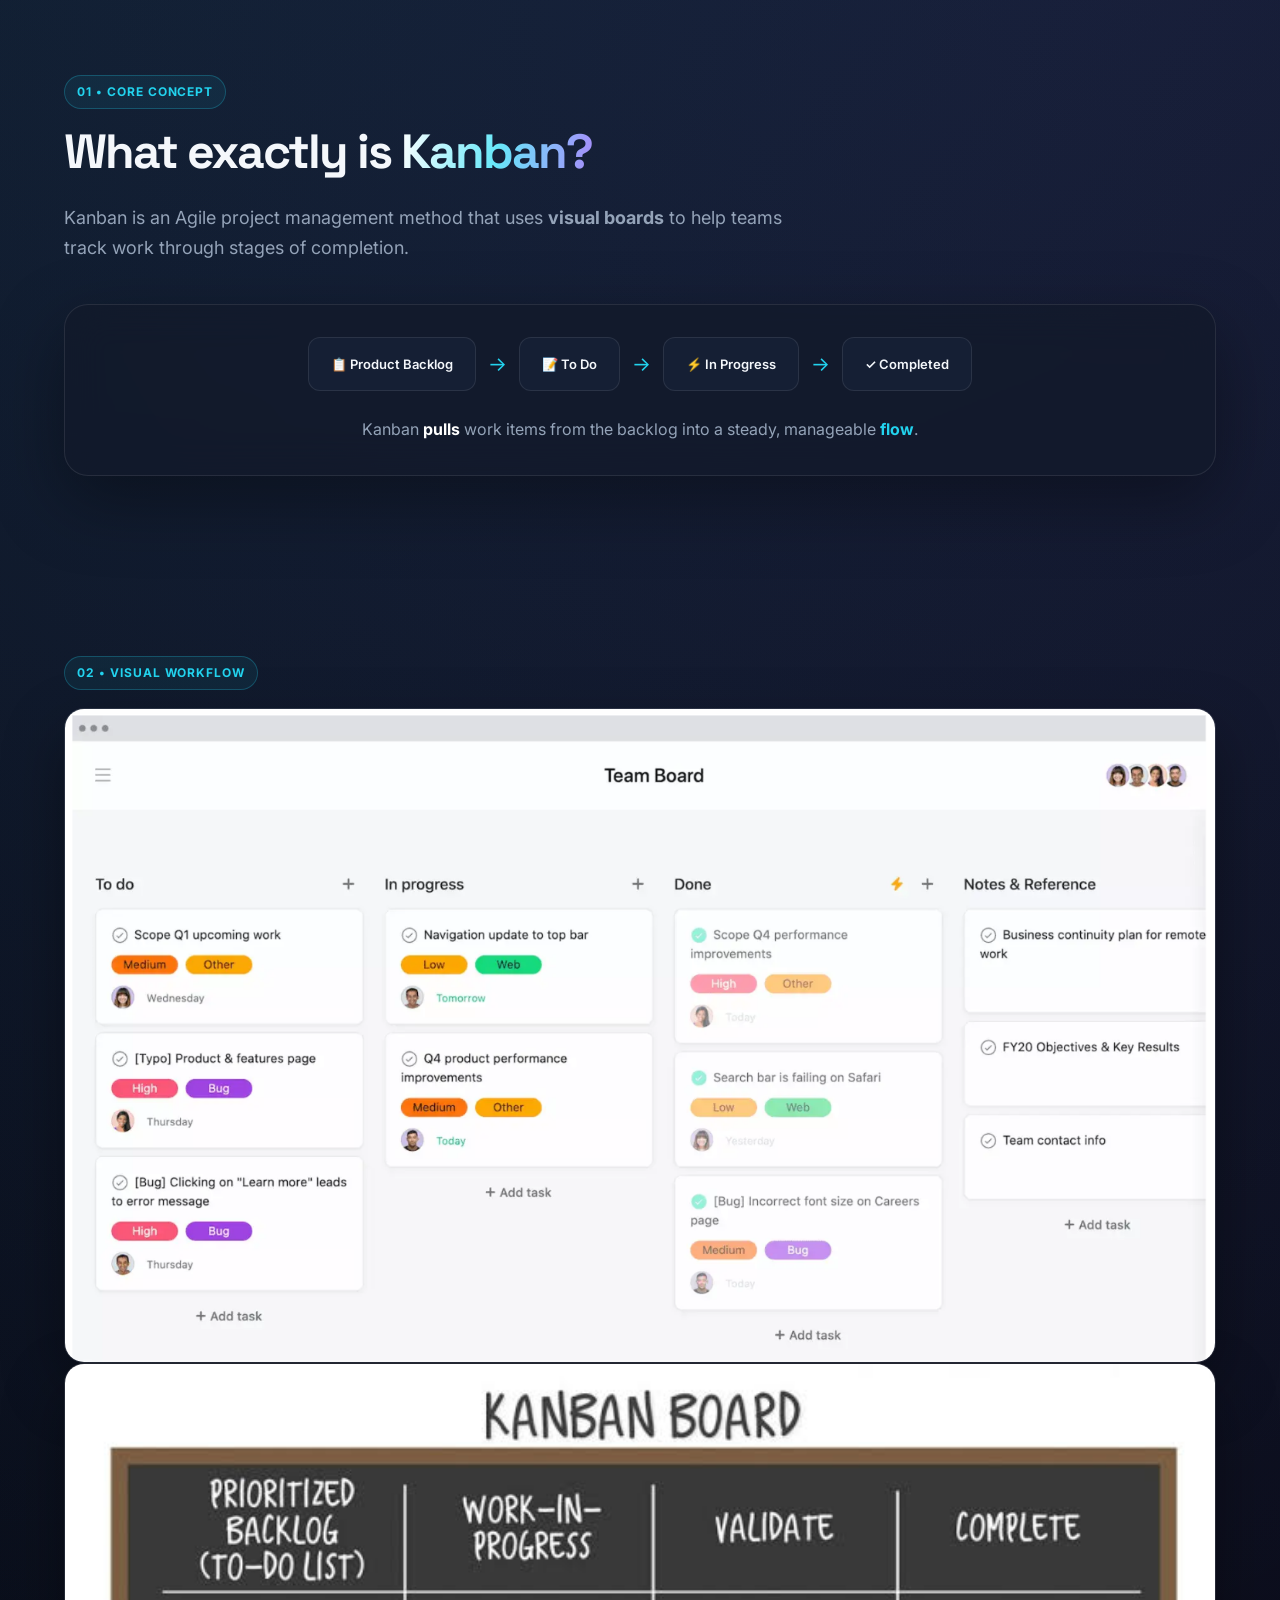
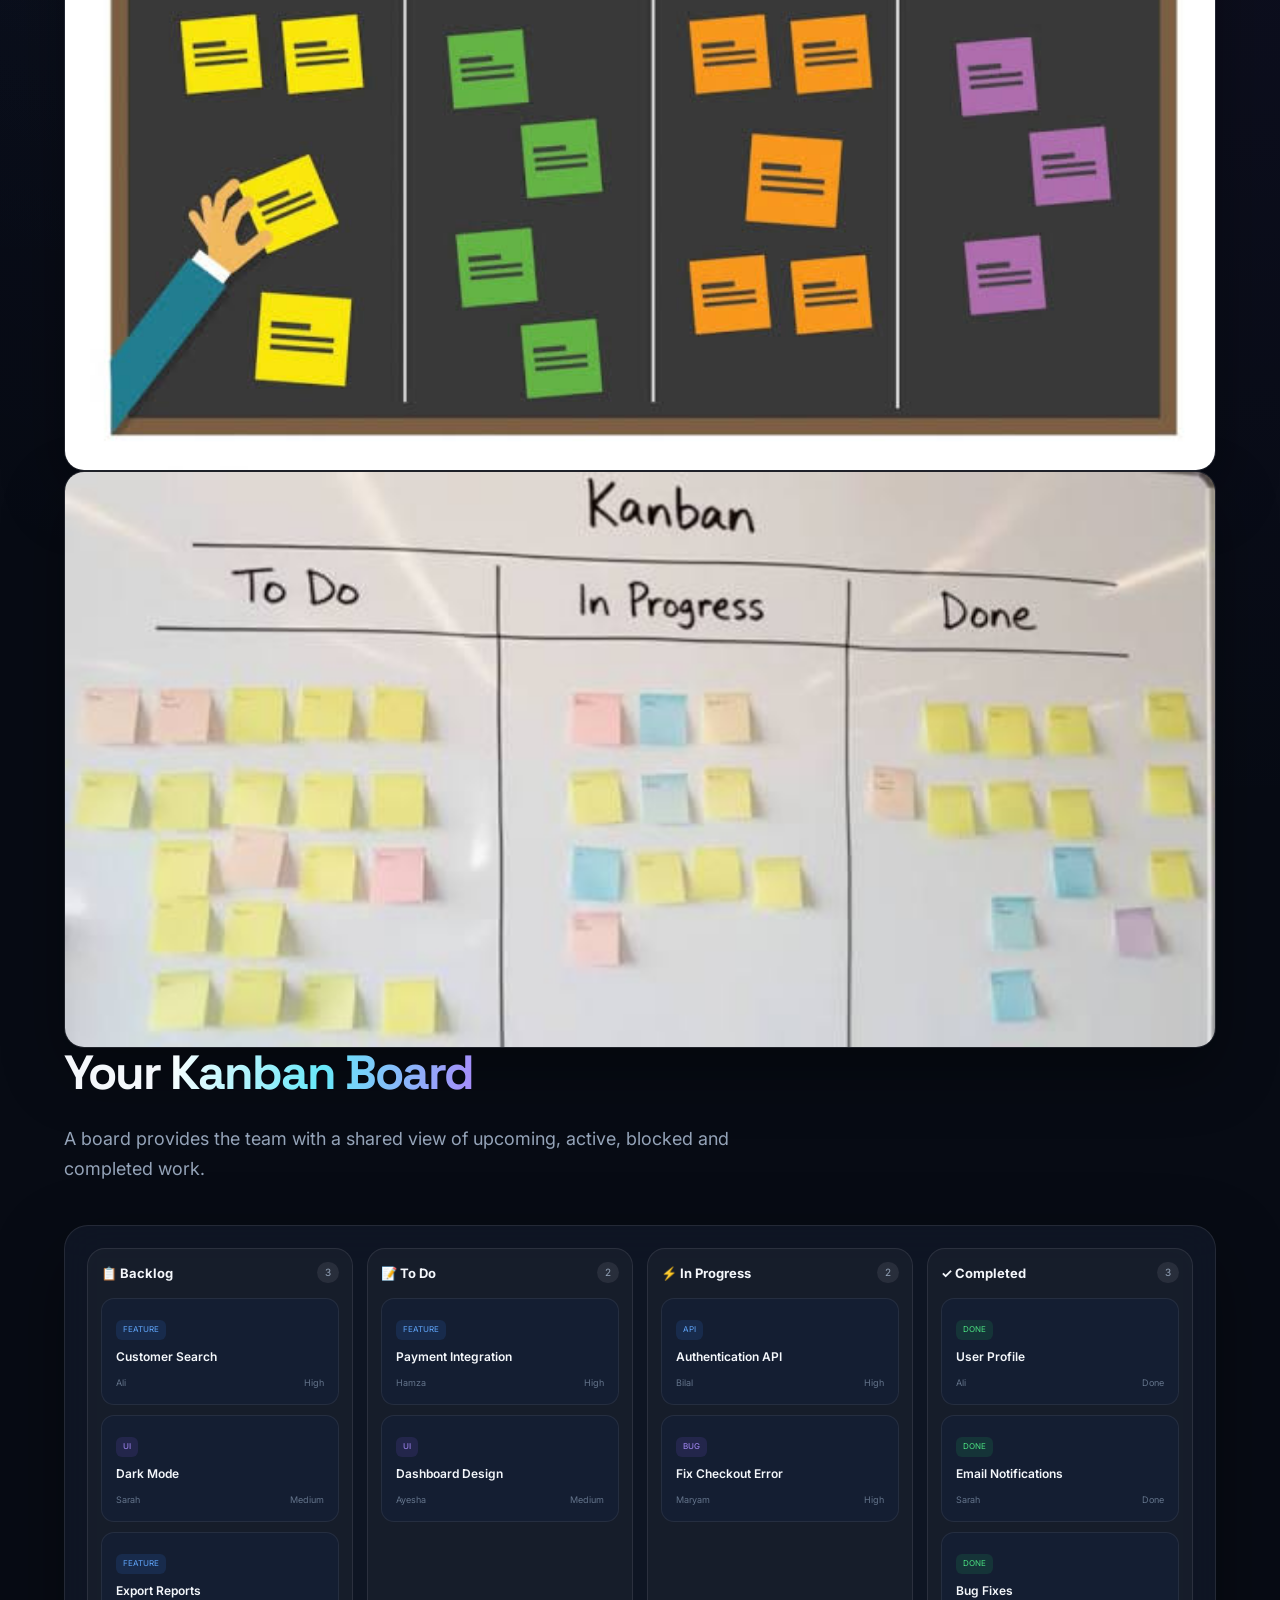
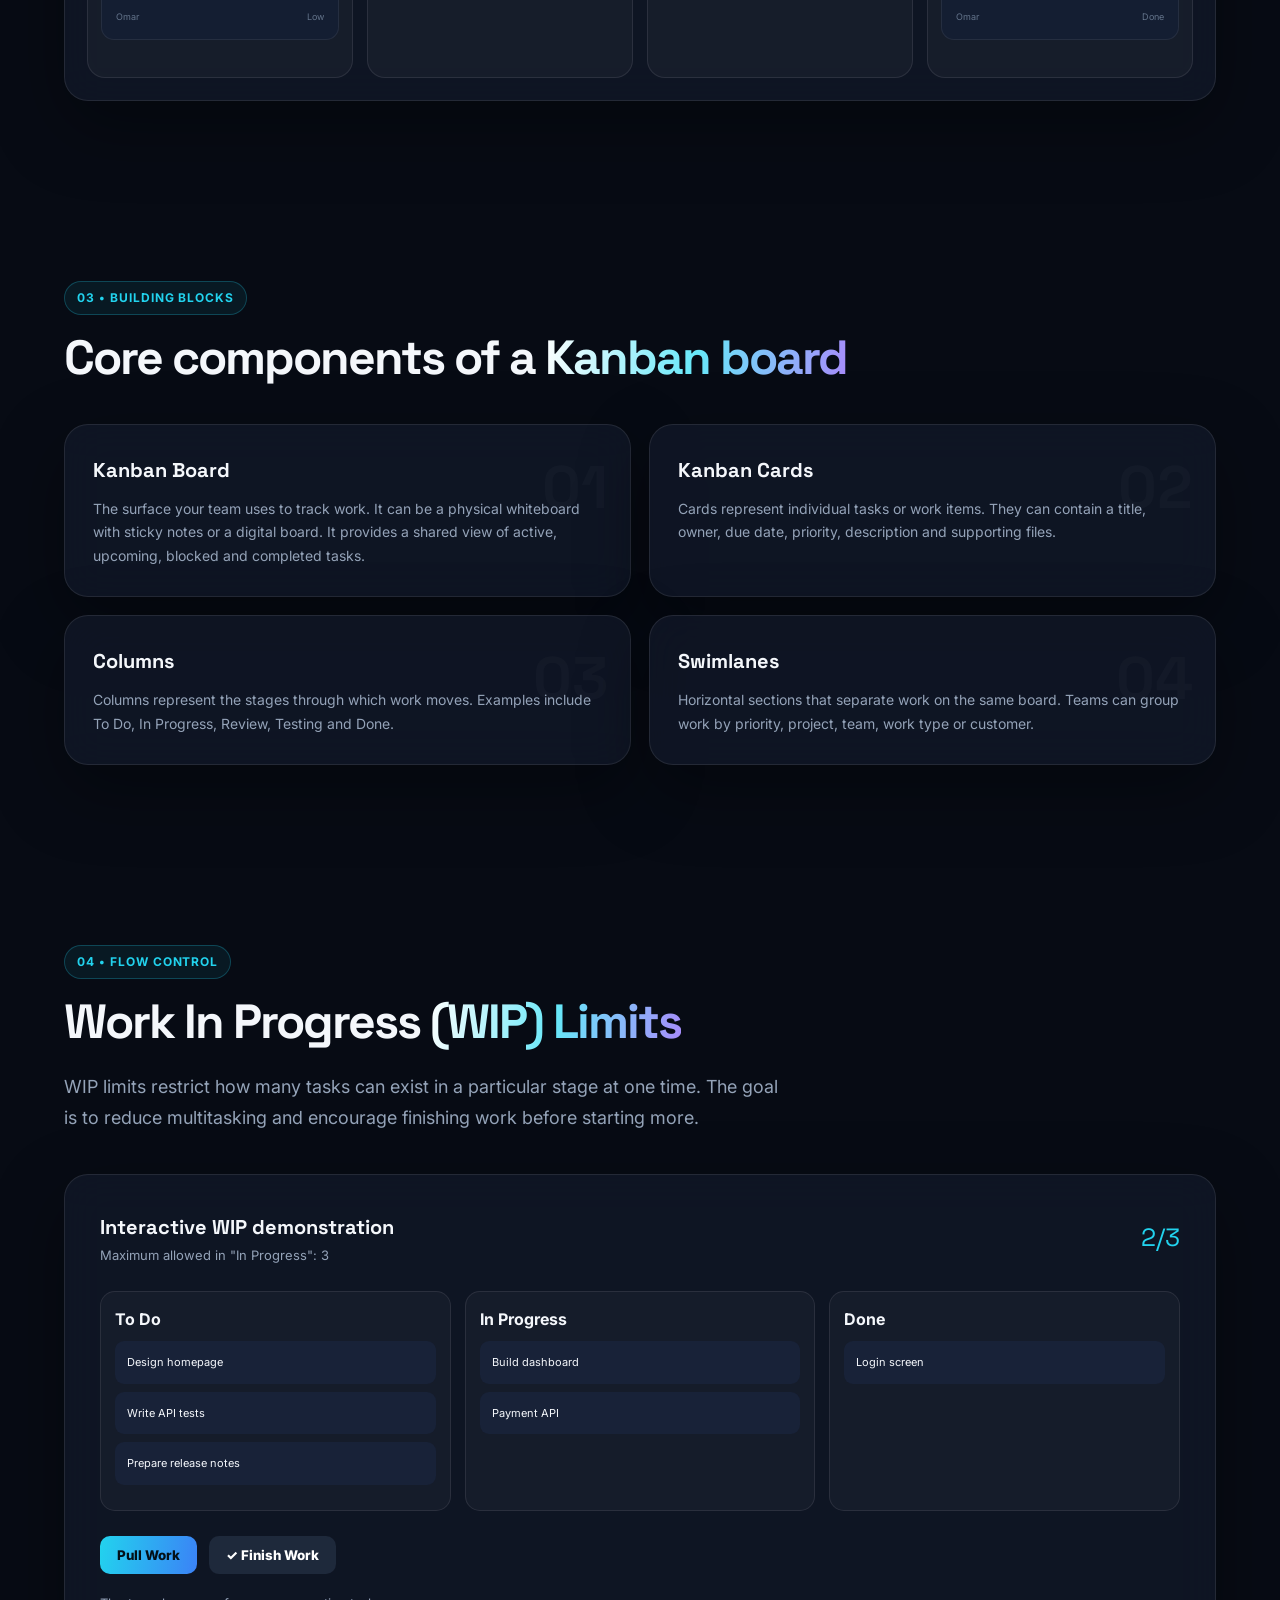
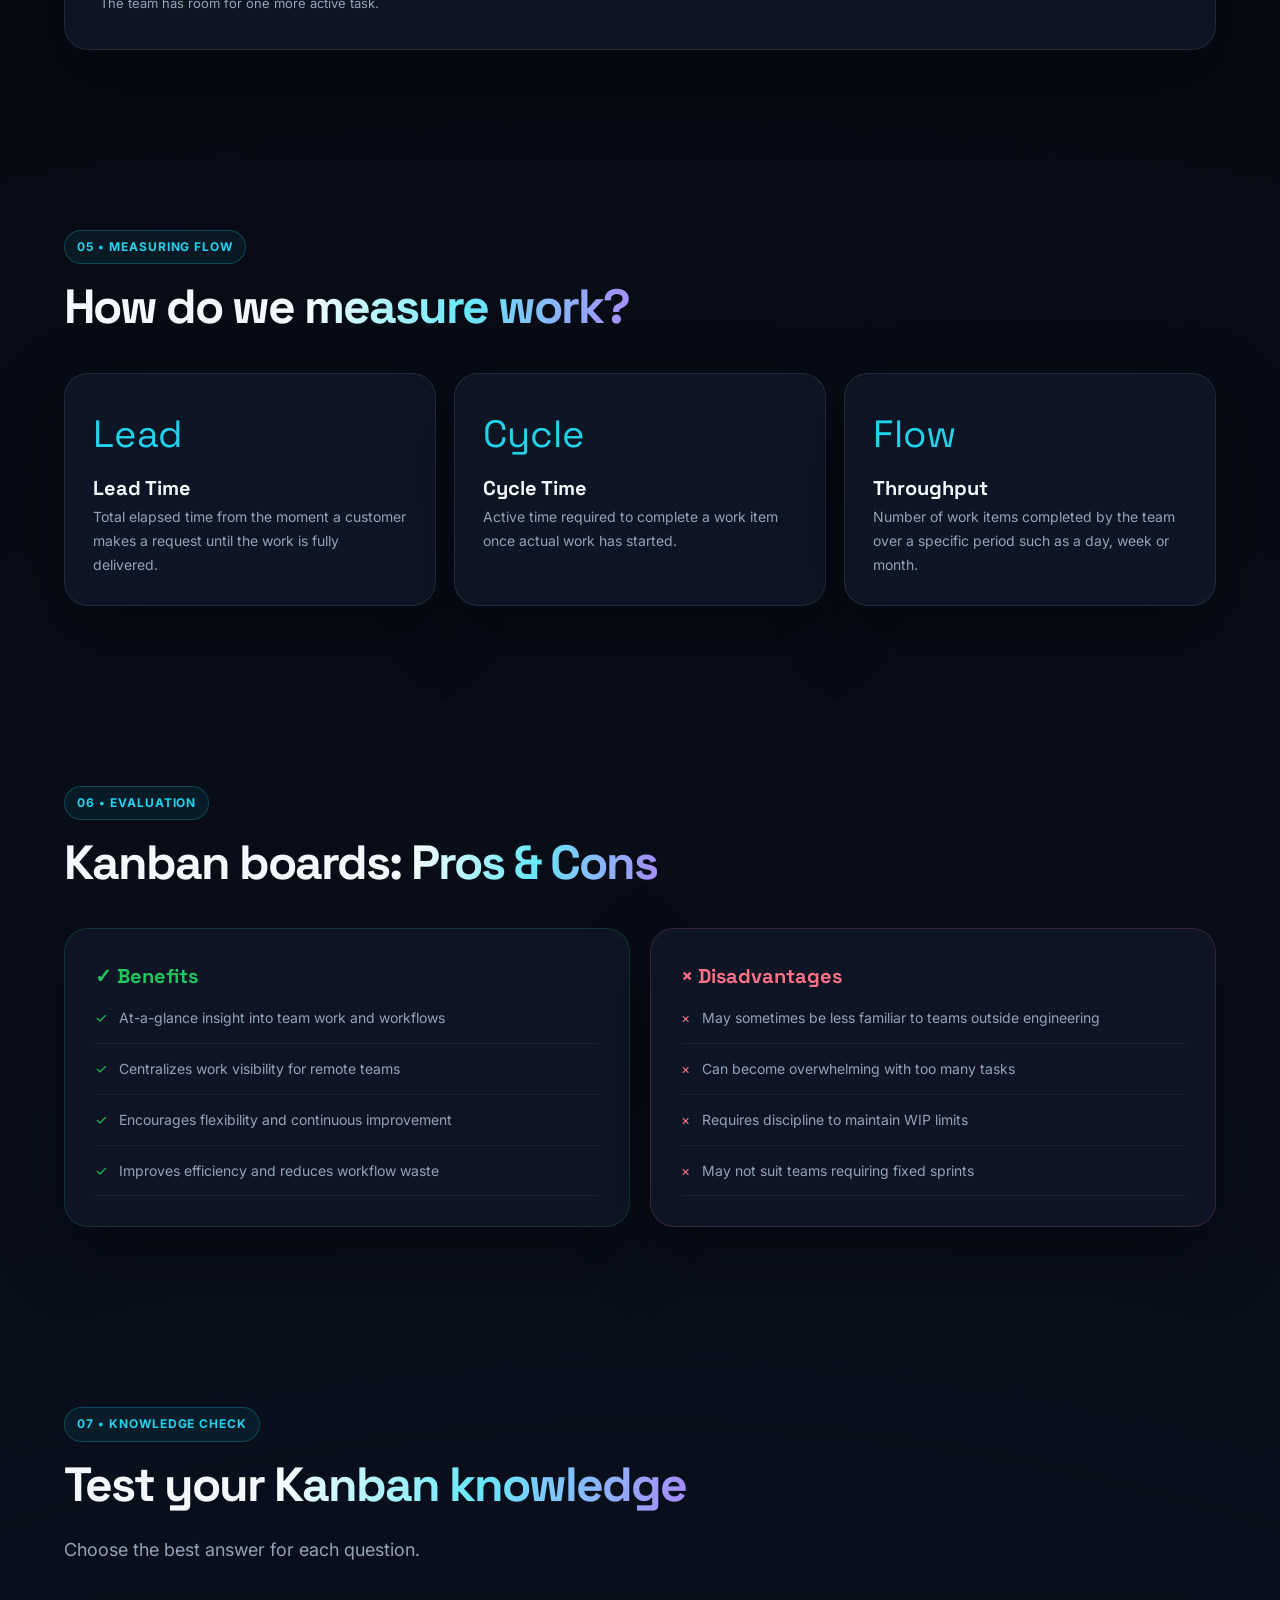
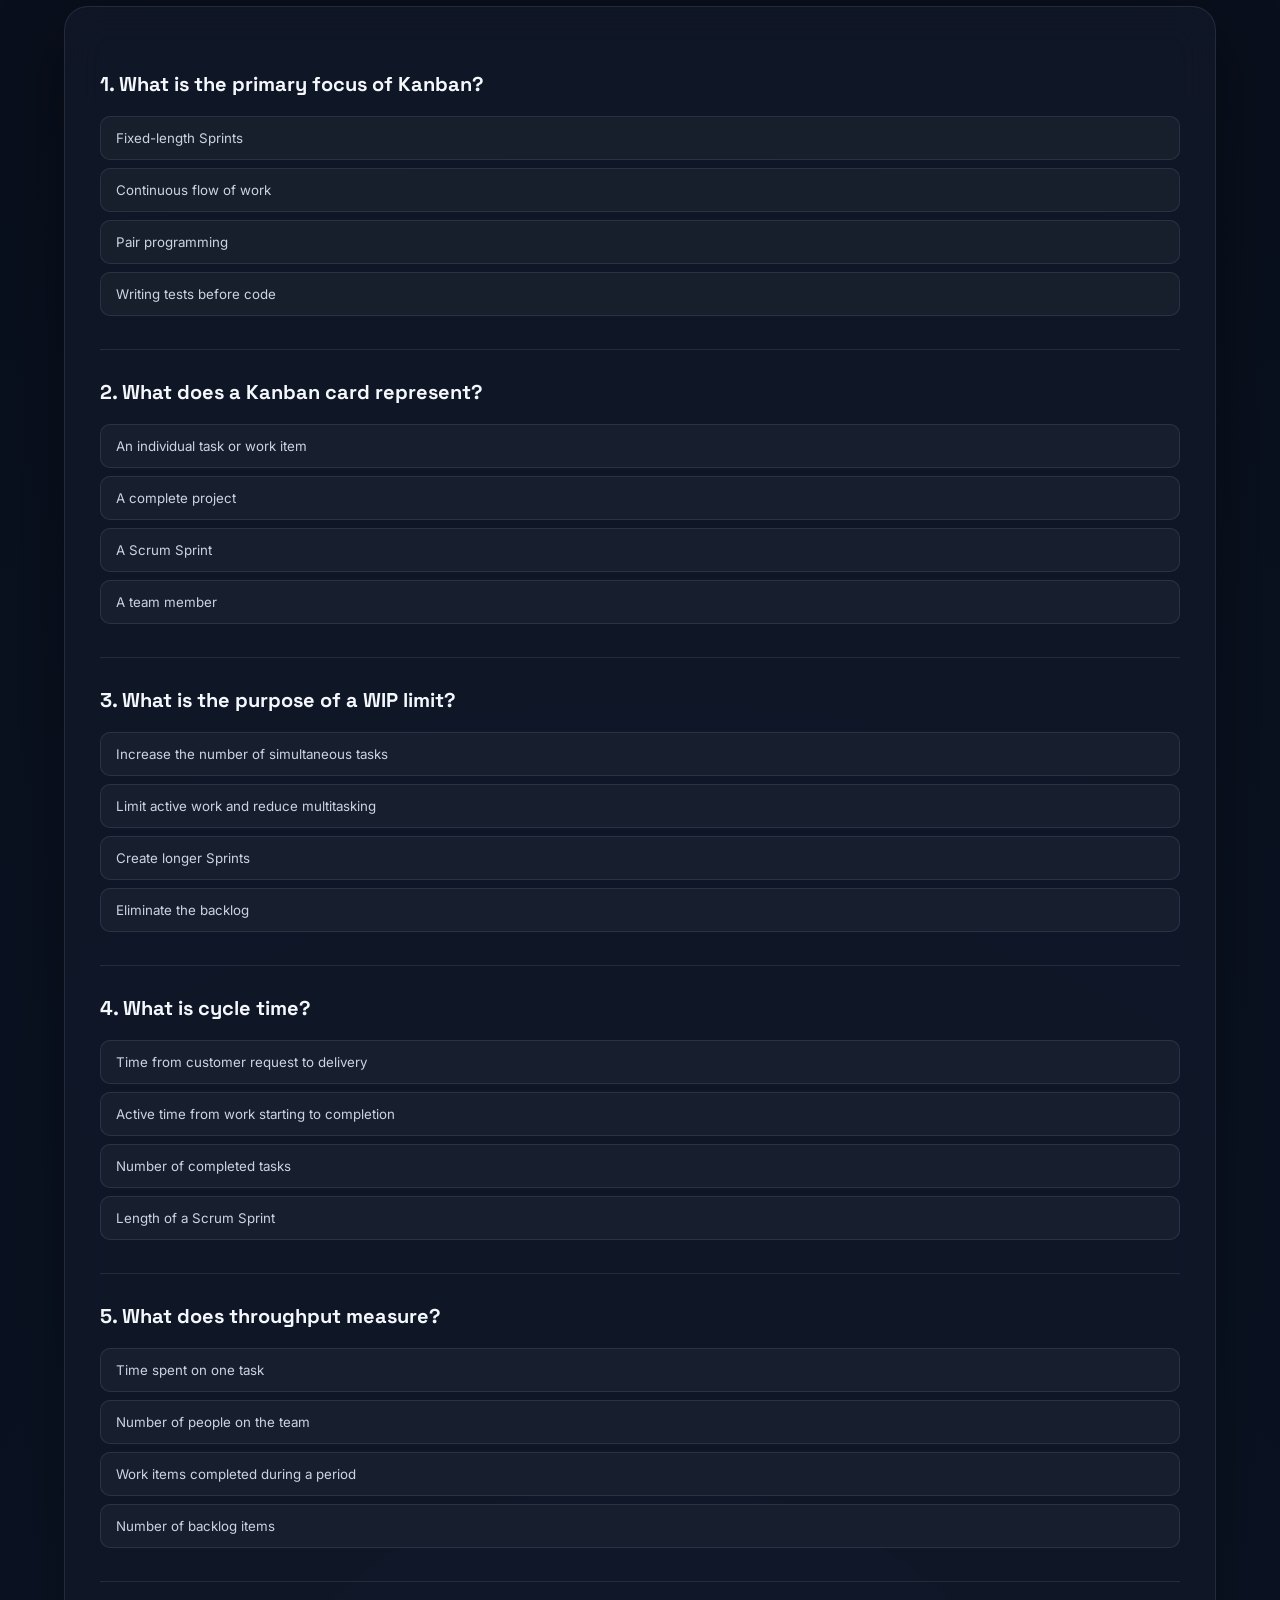
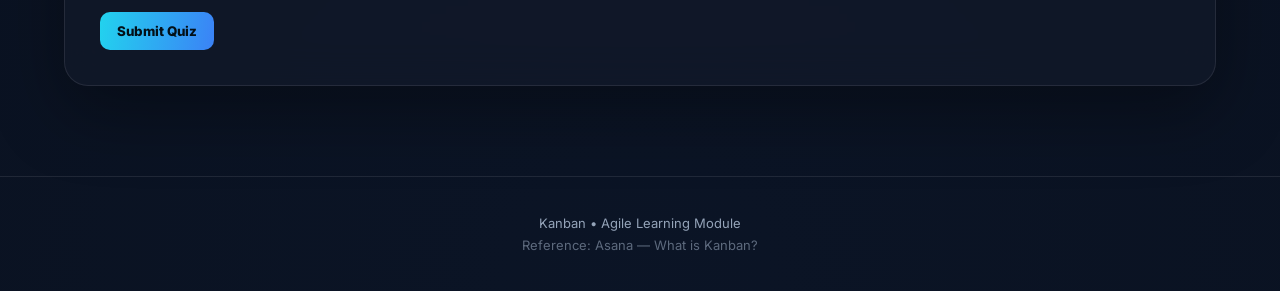
==== commit a75afc7c: "Update index.html" ====
--- a/Fall26_CS325_Software_Engineering/Lecture_5/index.html
+++ b/Fall26_CS325_Software_Engineering/Lecture_5/index.html
@@ -1108,7 +1108,7 @@
 
         <div style="margin-top:25px;">
             <button class="primary-btn" onclick="addWork()">
-                + Pull Work
+                Pull Work
             </button>
 
             <button
